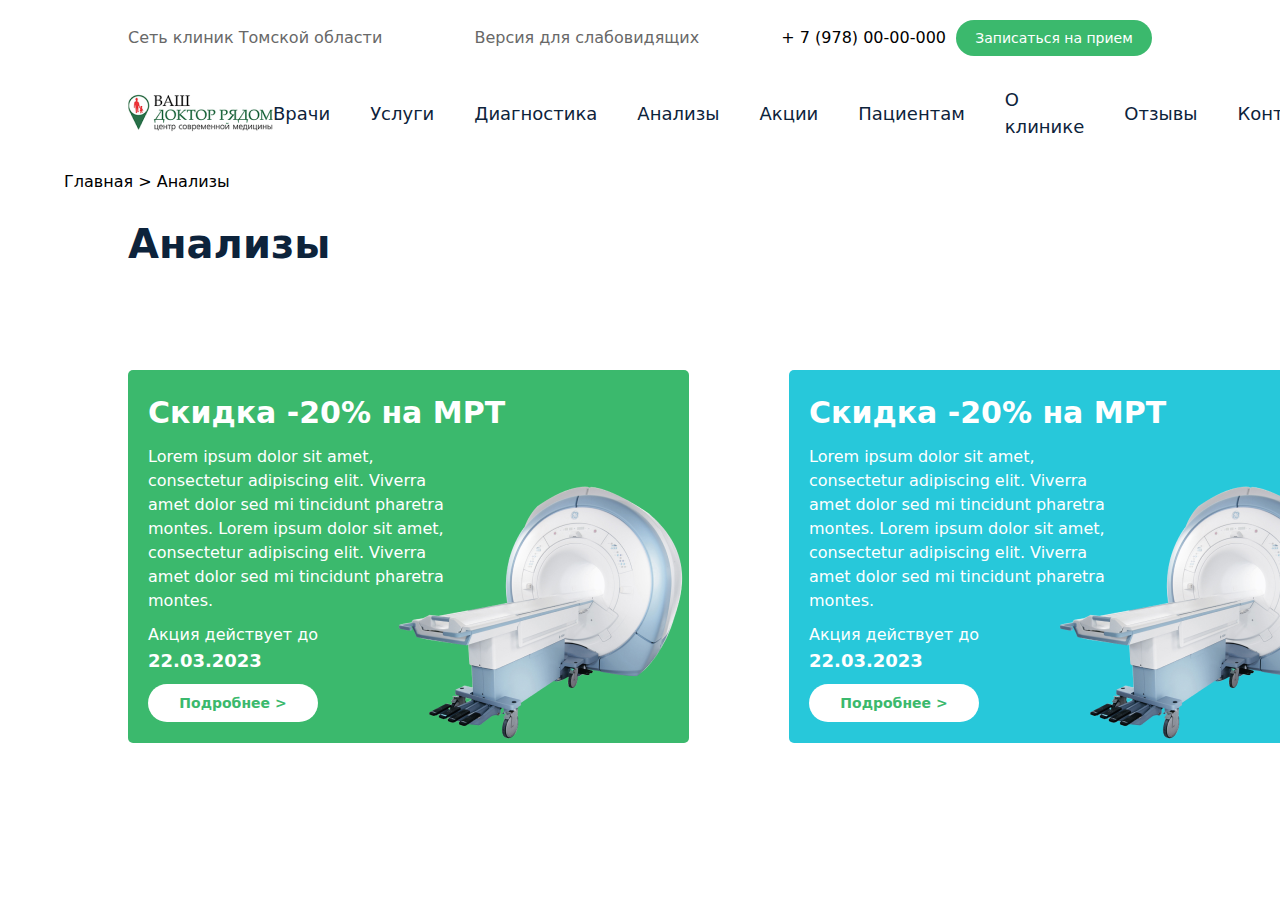
==== src/index.html @ b78cd477 "header done" ====
<!DOCTYPE html>
<html lang="en">
<head>
    <meta charset="UTF-8">
    <meta name="viewport" content="width=device-width, initial-scale=1.0">
    <title>EXAM</title>
    <link rel="stylesheet" href="./output.css">
    <link rel="stylesheet" href="/fontawesome-free-6.6.0-web/css/all.css">
</head>
<body>
    <header class="flex flex-col py-[20px] gap-[20px]">
        <nav class="hidden w-[90%] lg:w-[80%] m-auto lg:flex items-center justify-between">
            <p class="text-[#686868]">Сеть клиник Томской области</p>
            <div class="flex text-[#686868] items-center gap-[10px]">
                <i class="fa-regular fa-eye"></i>
                <p>Версия для слабовидящих</p>
            </div>
            <div class="flex items-center gap-[10px]">
                <h4 class="font-[500]">+ 7 (978) 00-00-000</h4>
                <button class="w-[196px] h-[36px] bg-[#3BB96D] text-white text-[14px] font-[400] rounded-[30px]">Записаться на прием</button>
            </div>
        </nav>

        <nav class="w-[90%] py-[10px] lg:w-[80%] m-auto flex items-center justify-between">
            <img src="./Photo/image 1.png" alt="">
            <ul class="hidden lg:flex items-center gap-[40px]">
                <li class="text-[#0D233B] cursor-pointer text-[18px] font-[400]">Врачи</li>
                <li class="text-[#0D233B] cursor-pointer text-[18px] font-[400]">Услуги</li>
                <li class="text-[#0D233B] cursor-pointer text-[18px] font-[400]">Диагностика</li>
                <li class="text-[#0D233B] cursor-pointer text-[18px] font-[400]">Анализы</li>
                <li class="text-[#0D233B] cursor-pointer text-[18px] font-[400]">Акции</li>
                <li class="text-[#0D233B] cursor-pointer text-[18px] font-[400]">Пациентам</li>
                <li class="text-[#0D233B] cursor-pointer text-[18px] font-[400]">О клинике</li>
                <li class="text-[#0D233B] cursor-pointer text-[18px] font-[400]">Отзывы</li>
                <li class="text-[#0D233B] cursor-pointer text-[18px] font-[400]">Контакты</li>
            </ul>
            <div class="lg:hidden">
               <i class="text-[20px] fa-solid fa-bars"></i>
            </div>
        </nav>
        
        <div class="w-[90%] m-auto flex items-center gap-[10x]">
            <p>Главная <span>> Анализы</span></p>
        </div>

        <section class="w-[95%] lg:w-[80%] text-white gap-[100px] m-auto grid grid-rows-[56px_524px_524px] lg:grid-rows-[56px_374px] grid-cols-[561px_561px]">
            <h1 class="text-[#0D233B] text-[40px] lg:col-[1/-1] font-[700]">Анализы</h1>
            <article class="relative z-[1] h-[580px] lg:h-[373px] lg:pt-[20px] lg:px-[20px] lg:gap-[10px] rounded-[5px] px-[10px] pt-[40px] bg-[#3BB96D] flex flex-col gap-[30px]">
                <h4 class="text-[30px] font-[700]">Скидка -20% на МРТ</h4>
                <p class="text-[16px] max-w-[320px] font-[400]">Lorem ipsum dolor sit amet, consectetur adipiscing elit. Viverra amet dolor sed mi tincidunt pharetra montes. Lorem ipsum dolor sit amet, consectetur adipiscing elit. Viverra amet dolor sed mi tincidunt pharetra montes.</p>
                <p class="flex flex-col text-[16px] font-[400]">Акция действует до <span class="text-[18px] font-[700]">22.03.2023</span></p>
                <button class="bg-white w-[170px] h-[38px] rounded-[30px] text-[#3BB96D] text-[14px] font-[700] flex items-center justify-center gap-[20px]">Подробнее ></button>
                <img src="./Photo/image 4.png" alt="" class="absolute z-[-1] right-0 bottom-0">
            </article>

            <article class="relative z-[1] h-[580px] lg:h-[373px] lg:pt-[20px] lg:px-[20px] lg:gap-[10px] rounded-[5px] px-[10px] pt-[40px] bg-[#27C8DA] flex flex-col gap-[30px]">
                <h4 class="text-[30px] font-[700]">Скидка -20% на МРТ</h4>
                <p class="text-[16px] max-w-[320px] font-[400]">Lorem ipsum dolor sit amet, consectetur adipiscing elit. Viverra amet dolor sed mi tincidunt pharetra montes. Lorem ipsum dolor sit amet, consectetur adipiscing elit. Viverra amet dolor sed mi tincidunt pharetra montes.</p>
                <p class="flex flex-col text-[16px] font-[400]">Акция действует до <span class="text-[18px] font-[700]">22.03.2023</span></p>
                <button class="bg-white w-[170px] h-[38px] rounded-[30px] text-[#3BB96D] text-[14px] font-[700] flex items-center justify-center gap-[20px]">Подробнее ></button>
                <img src="./Photo/image 4.png" alt="" class="absolute z-[-1] right-0 bottom-0">
            </article>
        </section>
    </header>
</body>
</html>
---- src/output.css ----
*, ::before, ::after {
  --tw-border-spacing-x: 0;
  --tw-border-spacing-y: 0;
  --tw-translate-x: 0;
  --tw-translate-y: 0;
  --tw-rotate: 0;
  --tw-skew-x: 0;
  --tw-skew-y: 0;
  --tw-scale-x: 1;
  --tw-scale-y: 1;
  --tw-pan-x:  ;
  --tw-pan-y:  ;
  --tw-pinch-zoom:  ;
  --tw-scroll-snap-strictness: proximity;
  --tw-gradient-from-position:  ;
  --tw-gradient-via-position:  ;
  --tw-gradient-to-position:  ;
  --tw-ordinal:  ;
  --tw-slashed-zero:  ;
  --tw-numeric-figure:  ;
  --tw-numeric-spacing:  ;
  --tw-numeric-fraction:  ;
  --tw-ring-inset:  ;
  --tw-ring-offset-width: 0px;
  --tw-ring-offset-color: #fff;
  --tw-ring-color: rgb(59 130 246 / 0.5);
  --tw-ring-offset-shadow: 0 0 #0000;
  --tw-ring-shadow: 0 0 #0000;
  --tw-shadow: 0 0 #0000;
  --tw-shadow-colored: 0 0 #0000;
  --tw-blur:  ;
  --tw-brightness:  ;
  --tw-contrast:  ;
  --tw-grayscale:  ;
  --tw-hue-rotate:  ;
  --tw-invert:  ;
  --tw-saturate:  ;
  --tw-sepia:  ;
  --tw-drop-shadow:  ;
  --tw-backdrop-blur:  ;
  --tw-backdrop-brightness:  ;
  --tw-backdrop-contrast:  ;
  --tw-backdrop-grayscale:  ;
  --tw-backdrop-hue-rotate:  ;
  --tw-backdrop-invert:  ;
  --tw-backdrop-opacity:  ;
  --tw-backdrop-saturate:  ;
  --tw-backdrop-sepia:  ;
  --tw-contain-size:  ;
  --tw-contain-layout:  ;
  --tw-contain-paint:  ;
  --tw-contain-style:  ;
}

::backdrop {
  --tw-border-spacing-x: 0;
  --tw-border-spacing-y: 0;
  --tw-translate-x: 0;
  --tw-translate-y: 0;
  --tw-rotate: 0;
  --tw-skew-x: 0;
  --tw-skew-y: 0;
  --tw-scale-x: 1;
  --tw-scale-y: 1;
  --tw-pan-x:  ;
  --tw-pan-y:  ;
  --tw-pinch-zoom:  ;
  --tw-scroll-snap-strictness: proximity;
  --tw-gradient-from-position:  ;
  --tw-gradient-via-position:  ;
  --tw-gradient-to-position:  ;
  --tw-ordinal:  ;
  --tw-slashed-zero:  ;
  --tw-numeric-figure:  ;
  --tw-numeric-spacing:  ;
  --tw-numeric-fraction:  ;
  --tw-ring-inset:  ;
  --tw-ring-offset-width: 0px;
  --tw-ring-offset-color: #fff;
  --tw-ring-color: rgb(59 130 246 / 0.5);
  --tw-ring-offset-shadow: 0 0 #0000;
  --tw-ring-shadow: 0 0 #0000;
  --tw-shadow: 0 0 #0000;
  --tw-shadow-colored: 0 0 #0000;
  --tw-blur:  ;
  --tw-brightness:  ;
  --tw-contrast:  ;
  --tw-grayscale:  ;
  --tw-hue-rotate:  ;
  --tw-invert:  ;
  --tw-saturate:  ;
  --tw-sepia:  ;
  --tw-drop-shadow:  ;
  --tw-backdrop-blur:  ;
  --tw-backdrop-brightness:  ;
  --tw-backdrop-contrast:  ;
  --tw-backdrop-grayscale:  ;
  --tw-backdrop-hue-rotate:  ;
  --tw-backdrop-invert:  ;
  --tw-backdrop-opacity:  ;
  --tw-backdrop-saturate:  ;
  --tw-backdrop-sepia:  ;
  --tw-contain-size:  ;
  --tw-contain-layout:  ;
  --tw-contain-paint:  ;
  --tw-contain-style:  ;
}

/*
! tailwindcss v3.4.17 | MIT License | https://tailwindcss.com
*/

/*
1. Prevent padding and border from affecting element width. (https://github.com/mozdevs/cssremedy/issues/4)
2. Allow adding a border to an element by just adding a border-width. (https://github.com/tailwindcss/tailwindcss/pull/116)
*/

*,
::before,
::after {
  box-sizing: border-box;
  /* 1 */
  border-width: 0;
  /* 2 */
  border-style: solid;
  /* 2 */
  border-color: #e5e7eb;
  /* 2 */
}

::before,
::after {
  --tw-content: '';
}

/*
1. Use a consistent sensible line-height in all browsers.
2. Prevent adjustments of font size after orientation changes in iOS.
3. Use a more readable tab size.
4. Use the user's configured `sans` font-family by default.
5. Use the user's configured `sans` font-feature-settings by default.
6. Use the user's configured `sans` font-variation-settings by default.
7. Disable tap highlights on iOS
*/

html,
:host {
  line-height: 1.5;
  /* 1 */
  -webkit-text-size-adjust: 100%;
  /* 2 */
  -moz-tab-size: 4;
  /* 3 */
  -o-tab-size: 4;
     tab-size: 4;
  /* 3 */
  font-family: ui-sans-serif, system-ui, sans-serif, "Apple Color Emoji", "Segoe UI Emoji", "Segoe UI Symbol", "Noto Color Emoji";
  /* 4 */
  font-feature-settings: normal;
  /* 5 */
  font-variation-settings: normal;
  /* 6 */
  -webkit-tap-highlight-color: transparent;
  /* 7 */
}

/*
1. Remove the margin in all browsers.
2. Inherit line-height from `html` so users can set them as a class directly on the `html` element.
*/

body {
  margin: 0;
  /* 1 */
  line-height: inherit;
  /* 2 */
}

/*
1. Add the correct height in Firefox.
2. Correct the inheritance of border color in Firefox. (https://bugzilla.mozilla.org/show_bug.cgi?id=190655)
3. Ensure horizontal rules are visible by default.
*/

hr {
  height: 0;
  /* 1 */
  color: inherit;
  /* 2 */
  border-top-width: 1px;
  /* 3 */
}

/*
Add the correct text decoration in Chrome, Edge, and Safari.
*/

abbr:where([title]) {
  -webkit-text-decoration: underline dotted;
          text-decoration: underline dotted;
}

/*
Remove the default font size and weight for headings.
*/

h1,
h2,
h3,
h4,
h5,
h6 {
  font-size: inherit;
  font-weight: inherit;
}

/*
Reset links to optimize for opt-in styling instead of opt-out.
*/

a {
  color: inherit;
  text-decoration: inherit;
}

/*
Add the correct font weight in Edge and Safari.
*/

b,
strong {
  font-weight: bolder;
}

/*
1. Use the user's configured `mono` font-family by default.
2. Use the user's configured `mono` font-feature-settings by default.
3. Use the user's configured `mono` font-variation-settings by default.
4. Correct the odd `em` font sizing in all browsers.
*/

code,
kbd,
samp,
pre {
  font-family: ui-monospace, SFMono-Regular, Menlo, Monaco, Consolas, "Liberation Mono", "Courier New", monospace;
  /* 1 */
  font-feature-settings: normal;
  /* 2 */
  font-variation-settings: normal;
  /* 3 */
  font-size: 1em;
  /* 4 */
}

/*
Add the correct font size in all browsers.
*/

small {
  font-size: 80%;
}

/*
Prevent `sub` and `sup` elements from affecting the line height in all browsers.
*/

sub,
sup {
  font-size: 75%;
  line-height: 0;
  position: relative;
  vertical-align: baseline;
}

sub {
  bottom: -0.25em;
}

sup {
  top: -0.5em;
}

/*
1. Remove text indentation from table contents in Chrome and Safari. (https://bugs.chromium.org/p/chromium/issues/detail?id=999088, https://bugs.webkit.org/show_bug.cgi?id=201297)
2. Correct table border color inheritance in all Chrome and Safari. (https://bugs.chromium.org/p/chromium/issues/detail?id=935729, https://bugs.webkit.org/show_bug.cgi?id=195016)
3. Remove gaps between table borders by default.
*/

table {
  text-indent: 0;
  /* 1 */
  border-color: inherit;
  /* 2 */
  border-collapse: collapse;
  /* 3 */
}

/*
1. Change the font styles in all browsers.
2. Remove the margin in Firefox and Safari.
3. Remove default padding in all browsers.
*/

button,
input,
optgroup,
select,
textarea {
  font-family: inherit;
  /* 1 */
  font-feature-settings: inherit;
  /* 1 */
  font-variation-settings: inherit;
  /* 1 */
  font-size: 100%;
  /* 1 */
  font-weight: inherit;
  /* 1 */
  line-height: inherit;
  /* 1 */
  letter-spacing: inherit;
  /* 1 */
  color: inherit;
  /* 1 */
  margin: 0;
  /* 2 */
  padding: 0;
  /* 3 */
}

/*
Remove the inheritance of text transform in Edge and Firefox.
*/

button,
select {
  text-transform: none;
}

/*
1. Correct the inability to style clickable types in iOS and Safari.
2. Remove default button styles.
*/

button,
input:where([type='button']),
input:where([type='reset']),
input:where([type='submit']) {
  -webkit-appearance: button;
  /* 1 */
  background-color: transparent;
  /* 2 */
  background-image: none;
  /* 2 */
}

/*
Use the modern Firefox focus style for all focusable elements.
*/

:-moz-focusring {
  outline: auto;
}

/*
Remove the additional `:invalid` styles in Firefox. (https://github.com/mozilla/gecko-dev/blob/2f9eacd9d3d995c937b4251a5557d95d494c9be1/layout/style/res/forms.css#L728-L737)
*/

:-moz-ui-invalid {
  box-shadow: none;
}

/*
Add the correct vertical alignment in Chrome and Firefox.
*/

progress {
  vertical-align: baseline;
}

/*
Correct the cursor style of increment and decrement buttons in Safari.
*/

::-webkit-inner-spin-button,
::-webkit-outer-spin-button {
  height: auto;
}

/*
1. Correct the odd appearance in Chrome and Safari.
2. Correct the outline style in Safari.
*/

[type='search'] {
  -webkit-appearance: textfield;
  /* 1 */
  outline-offset: -2px;
  /* 2 */
}

/*
Remove the inner padding in Chrome and Safari on macOS.
*/

::-webkit-search-decoration {
  -webkit-appearance: none;
}

/*
1. Correct the inability to style clickable types in iOS and Safari.
2. Change font properties to `inherit` in Safari.
*/

::-webkit-file-upload-button {
  -webkit-appearance: button;
  /* 1 */
  font: inherit;
  /* 2 */
}

/*
Add the correct display in Chrome and Safari.
*/

summary {
  display: list-item;
}

/*
Removes the default spacing and border for appropriate elements.
*/

blockquote,
dl,
dd,
h1,
h2,
h3,
h4,
h5,
h6,
hr,
figure,
p,
pre {
  margin: 0;
}

fieldset {
  margin: 0;
  padding: 0;
}

legend {
  padding: 0;
}

ol,
ul,
menu {
  list-style: none;
  margin: 0;
  padding: 0;
}

/*
Reset default styling for dialogs.
*/

dialog {
  padding: 0;
}

/*
Prevent resizing textareas horizontally by default.
*/

textarea {
  resize: vertical;
}

/*
1. Reset the default placeholder opacity in Firefox. (https://github.com/tailwindlabs/tailwindcss/issues/3300)
2. Set the default placeholder color to the user's configured gray 400 color.
*/

input::-moz-placeholder, textarea::-moz-placeholder {
  opacity: 1;
  /* 1 */
  color: #9ca3af;
  /* 2 */
}

input::placeholder,
textarea::placeholder {
  opacity: 1;
  /* 1 */
  color: #9ca3af;
  /* 2 */
}

/*
Set the default cursor for buttons.
*/

button,
[role="button"] {
  cursor: pointer;
}

/*
Make sure disabled buttons don't get the pointer cursor.
*/

:disabled {
  cursor: default;
}

/*
1. Make replaced elements `display: block` by default. (https://github.com/mozdevs/cssremedy/issues/14)
2. Add `vertical-align: middle` to align replaced elements more sensibly by default. (https://github.com/jensimmons/cssremedy/issues/14#issuecomment-634934210)
   This can trigger a poorly considered lint error in some tools but is included by design.
*/

img,
svg,
video,
canvas,
audio,
iframe,
embed,
object {
  display: block;
  /* 1 */
  vertical-align: middle;
  /* 2 */
}

/*
Constrain images and videos to the parent width and preserve their intrinsic aspect ratio. (https://github.com/mozdevs/cssremedy/issues/14)
*/

img,
video {
  max-width: 100%;
  height: auto;
}

/* Make elements with the HTML hidden attribute stay hidden by default */

[hidden]:where(:not([hidden="until-found"])) {
  display: none;
}

.absolute {
  position: absolute;
}

.relative {
  position: relative;
}

.right-0 {
  right: 0px;
}

.bottom-0 {
  bottom: 0px;
}

.z-\[1\] {
  z-index: 1;
}

.z-\[-1\] {
  z-index: -1;
}

.m-auto {
  margin: auto;
}

.mb-\[\] {
  margin-bottom: ;
}

.mb-\[-100px\] {
  margin-bottom: -100px;
}

.mb-\[100px\] {
  margin-bottom: 100px;
}

.flex {
  display: flex;
}

.grid {
  display: grid;
}

.hidden {
  display: none;
}

.h-\[\] {
  height: ;
}

.h-\[36px\] {
  height: 36px;
}

.h-\[38px\] {
  height: 38px;
}

.h-\[518px\] {
  height: 518px;
}

.h-\[618px\] {
  height: 618px;
}

.h-\[1018px\] {
  height: 1018px;
}

.h-\[818px\] {
  height: 818px;
}

.h-\[418px\] {
  height: 418px;
}

.h-\[458px\] {
  height: 458px;
}

.h-\[558px\] {
  height: 558px;
}

.h-\[658px\] {
  height: 658px;
}

.h-\[608px\] {
  height: 608px;
}

.h-\[600px\] {
  height: 600px;
}

.h-\[580px\] {
  height: 580px;
}

.w-\[90\%\] {
  width: 90%;
}

.w-\[\] {
  width: ;
}

.w-\[196px\] {
  width: 196px;
}

.w-\[170px\] {
  width: 170px;
}

.w-\[95\%\] {
  width: 95%;
}

.max-w-\[\] {
  max-width: ;
}

.max-w-\[318px\] {
  max-width: 318px;
}

.max-w-\[250px\] {
  max-width: 250px;
}

.max-w-\[280px\] {
  max-width: 280px;
}

.max-w-\[300px\] {
  max-width: 300px;
}

.max-w-\[350px\] {
  max-width: 350px;
}

.max-w-\[320px\] {
  max-width: 320px;
}

.cursor-pointer {
  cursor: pointer;
}

.grid-cols-1 {
  grid-template-columns: repeat(1, minmax(0, 1fr));
}

.grid-cols-\[561px_561px\] {
  grid-template-columns: 561px 561px;
}

.grid-cols-\[\] {
  grid-template-columns: ;
}

.grid-rows-\[\] {
  grid-template-rows: ;
}

.grid-rows-\[56px_\] {
  grid-template-rows: 56px;
}

.grid-rows-\[56px_524px_524px\] {
  grid-template-rows: 56px 524px 524px;
}

.grid-rows-\[56px_374px_524px\] {
  grid-template-rows: 56px 374px 524px;
}

.grid-rows-\[56px_374px\] {
  grid-template-rows: 56px 374px;
}

.flex-col {
  flex-direction: column;
}

.items-center {
  align-items: center;
}

.justify-center {
  justify-content: center;
}

.justify-between {
  justify-content: space-between;
}

.gap-\[10x\] {
  gap: 10x;
}

.gap-\[20px\] {
  gap: 20px;
}

.gap-\[10px\] {
  gap: 10px;
}

.gap-\[40px\] {
  gap: 40px;
}

.gap-\[50px\] {
  gap: 50px;
}

.gap-\[30px\] {
  gap: 30px;
}

.gap-\[100px\] {
  gap: 100px;
}

.gap-\[60px\] {
  gap: 60px;
}

.rounded-\[30px\] {
  border-radius: 30px;
}

.rounded-\[\] {
  border-radius: ;
}

.rounded-\[5px\] {
  border-radius: 5px;
}

.bg-\[\#3BB96D\] {
  --tw-bg-opacity: 1;
  background-color: rgb(59 185 109 / var(--tw-bg-opacity, 1));
}

.bg-white {
  --tw-bg-opacity: 1;
  background-color: rgb(255 255 255 / var(--tw-bg-opacity, 1));
}

.bg-\[\#27C8DA\] {
  --tw-bg-opacity: 1;
  background-color: rgb(39 200 218 / var(--tw-bg-opacity, 1));
}

.p-\[20px\] {
  padding: 20px;
}

.p-\[10px\] {
  padding: 10px;
}

.py-\[10px\] {
  padding-top: 10px;
  padding-bottom: 10px;
}

.py-\[20px\] {
  padding-top: 20px;
  padding-bottom: 20px;
}

.px-\[10px\] {
  padding-left: 10px;
  padding-right: 10px;
}

.pb-\[\] {
  padding-bottom: ;
}

.pb-\[40px\] {
  padding-bottom: 40px;
}

.pt-\[20px\] {
  padding-top: 20px;
}

.pt-\[40px\] {
  padding-top: 40px;
}

.pb-\[-100px\] {
  padding-bottom: -100px;
}

.font-\[\] {
  font-family: ;
}

.text-\[20px\] {
  font-size: 20px;
}

.text-\[14px\] {
  font-size: 14px;
}

.text-\[18px\] {
  font-size: 18px;
}

.text-\[40px\] {
  font-size: 40px;
}

.text-\[30px\] {
  font-size: 30px;
}

.text-\[16px\] {
  font-size: 16px;
}

.font-\[400\] {
  font-weight: 400;
}

.font-\[500\] {
  font-weight: 500;
}

.font-\[40\] {
  font-weight: 40;
}

.font-\[700\] {
  font-weight: 700;
}

.leading-\[0\] {
  line-height: 0;
}

.text-\[\] {
  color: ;
}

.text-white {
  --tw-text-opacity: 1;
  color: rgb(255 255 255 / var(--tw-text-opacity, 1));
}

.text-\[\#686868\] {
  --tw-text-opacity: 1;
  color: rgb(104 104 104 / var(--tw-text-opacity, 1));
}

.text-\[\#0D233B\] {
  --tw-text-opacity: 1;
  color: rgb(13 35 59 / var(--tw-text-opacity, 1));
}

.text-\[\#3BB96D\] {
  --tw-text-opacity: 1;
  color: rgb(59 185 109 / var(--tw-text-opacity, 1));
}

@media (min-width: 767px) {
  .lg\:col-\[1\/-1\] {
    grid-column: 1/-1;
  }

  .lg\:flex {
    display: flex;
  }

  .lg\:hidden {
    display: none;
  }

  .lg\:h-\[\] {
    height: ;
  }

  .lg\:h-\[373px\] {
    height: 373px;
  }

  .lg\:w-\[\] {
    width: ;
  }

  .lg\:w-\[90\%\] {
    width: 90%;
  }

  .lg\:w-\[80\%\] {
    width: 80%;
  }

  .lg\:grid-rows-\[\] {
    grid-template-rows: ;
  }

  .lg\:grid-rows-\[56px_\] {
    grid-template-rows: 56px;
  }

  .lg\:grid-rows-\[56px_374px\] {
    grid-template-rows: 56px 374px;
  }

  .lg\:gap-\[10px\] {
    gap: 10px;
  }

  .lg\:px-\[\] {
    padding-left: ;
    padding-right: ;
  }

  .lg\:px-\[20px\] {
    padding-left: 20px;
    padding-right: 20px;
  }

  .lg\:pt-\[\] {
    padding-top: ;
  }

  .lg\:pt-\[0\] {
    padding-top: 0;
  }

  .lg\:pt-\[20px\] {
    padding-top: 20px;
  }
}
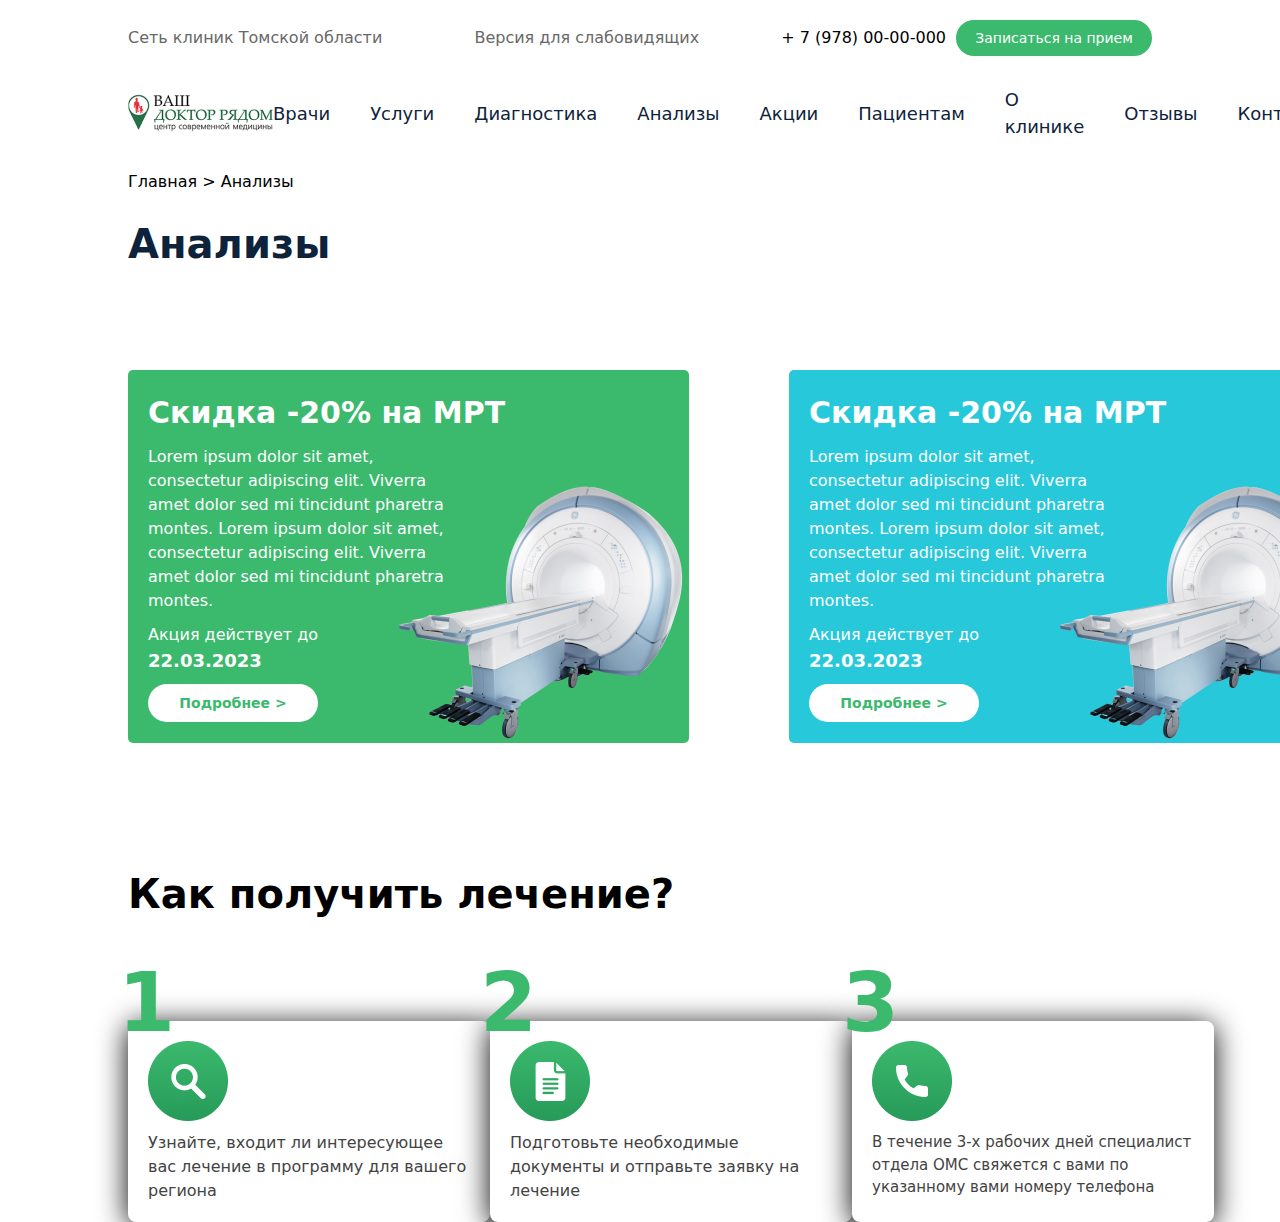
==== commit 96378074: "section #2 is done" ====
--- a/src/index.html
+++ b/src/index.html
@@ -39,11 +39,11 @@
             </div>
         </nav>
         
-        <div class="w-[90%] m-auto flex items-center gap-[10x]">
+        <div class="w-[90%] lg:w-[80%] m-auto flex items-center gap-[10x]">
             <p>Главная <span>> Анализы</span></p>
         </div>
 
-        <section class="w-[95%] lg:w-[80%] text-white gap-[100px] m-auto grid grid-rows-[56px_524px_524px] lg:grid-rows-[56px_374px] grid-cols-[561px_561px]">
+        <section class="w-[95%] lg:w-[80%] text-white gap-[100px] m-auto grid grid-rows-[56px_524px_524px] lg:grid-rows-[56px_374px] grid-cols-1 lg:grid-cols-[561px_561px]">
             <h1 class="text-[#0D233B] text-[40px] lg:col-[1/-1] font-[700]">Анализы</h1>
             <article class="relative z-[1] h-[580px] lg:h-[373px] lg:pt-[20px] lg:px-[20px] lg:gap-[10px] rounded-[5px] px-[10px] pt-[40px] bg-[#3BB96D] flex flex-col gap-[30px]">
                 <h4 class="text-[30px] font-[700]">Скидка -20% на МРТ</h4>
@@ -62,5 +62,30 @@
             </article>
         </section>
     </header>
+
+    <main>
+        <section class="w-[90%] lg:w-[80%] m-auto lg:mt-[100px] mt-[100px] grid grid-cols-1 lg:justify-between lg:grid-rows-[56px_302px] lg:grid-cols-[362px_362px_362px] grid-rows-[112px_252px_252px_252px]">
+            <h1 class="text-[40px] font-[700] lg:col-[1/-1]">Как получить лечение?</h1>
+            <article class="hover:scale-[1.05] hover:bg-[lightgray] transition-all duration-[0.3s] ease-in-out flex flex-col p-[20px] items-start gap-[10px] self-end relative h-[201px] z-[1] bg-white shadow-[0_4px_30px_0_black] rounded-[8px]">
+                <h1 class="text-[#3BB96D] text-[82px] font-[900] absolute top-[-80px] left-[-10px] z-[-1]">1</h1>
+                <img src="./Photo/Frame 153.png" alt="">
+                <p class="text-[#434343] text-[16px] font-[500]">Узнайте, входит ли интересующее вас лечение в программу для вашего региона</p>
+            </article>
+
+            <article class="hover:scale-[1.05] hover:bg-[lightgray] transition-all duration-[0.3s] ease-in-out flex flex-col p-[20px] items-start gap-[10px] self-end relative h-[201px] z-[1] bg-white shadow-[0_4px_30px_0_black] rounded-[8px]">
+                <h1 class="text-[#3BB96D] text-[82px] font-[900] absolute top-[-80px] left-[-10px] z-[-1]">2</h1>
+                <img src="./Photo/Frame 129.png" alt="">
+                <p class="text-[#434343] text-[16px] font-[500]">Подготовьте необходимые документы и отправьте заявку на лечение</p>
+            </article>
+
+            <article class="hover:scale-[1.05] hover:bg-[lightgray] transition-all duration-[0.3s] ease-in-out flex flex-col p-[20px] items-start gap-[10px] self-end relative h-[201px] z-[1] bg-white shadow-[0_4px_30px_0_black] rounded-[8px]">
+                <h1 class="text-[#3BB96D] text-[82px] font-[900] absolute top-[-80px] left-[-10px] z-[-1]">3</h1>
+                <img src="./Photo/Frame 153(1).png" alt="">
+                <p class="text-[#434343] text-[15px] font-[500]">В течение 3-х рабочих дней специалист отдела ОМС свяжется с вами по указанному вами номеру телефона</p>
+            </article>
+        </section>
+
+        
+    </main>
 </body>
 </html>--- a/src/output.css
+++ b/src/output.css
@@ -562,36 +562,36 @@
   position: relative;
 }
 
+.bottom-0 {
+  bottom: 0px;
+}
+
+.left-\[-10px\] {
+  left: -10px;
+}
+
 .right-0 {
   right: 0px;
 }
 
-.bottom-0 {
-  bottom: 0px;
+.top-\[-80px\] {
+  top: -80px;
+}
+
+.z-\[-1\] {
+  z-index: -1;
 }
 
 .z-\[1\] {
   z-index: 1;
 }
 
-.z-\[-1\] {
-  z-index: -1;
-}
-
 .m-auto {
   margin: auto;
 }
 
-.mb-\[\] {
-  margin-bottom: ;
-}
-
-.mb-\[-100px\] {
-  margin-bottom: -100px;
-}
-
-.mb-\[100px\] {
-  margin-bottom: 100px;
+.mt-\[100px\] {
+  margin-top: 100px;
 }
 
 .flex {
@@ -606,8 +606,8 @@
   display: none;
 }
 
-.h-\[\] {
-  height: ;
+.h-\[201px\] {
+  height: 201px;
 }
 
 .h-\[36px\] {
@@ -618,94 +618,26 @@
   height: 38px;
 }
 
-.h-\[518px\] {
-  height: 518px;
-}
-
-.h-\[618px\] {
-  height: 618px;
-}
-
-.h-\[1018px\] {
-  height: 1018px;
-}
-
-.h-\[818px\] {
-  height: 818px;
-}
-
-.h-\[418px\] {
-  height: 418px;
-}
-
-.h-\[458px\] {
-  height: 458px;
-}
-
-.h-\[558px\] {
-  height: 558px;
-}
-
-.h-\[658px\] {
-  height: 658px;
-}
-
-.h-\[608px\] {
-  height: 608px;
-}
-
-.h-\[600px\] {
-  height: 600px;
-}
-
 .h-\[580px\] {
   height: 580px;
 }
 
+.w-\[170px\] {
+  width: 170px;
+}
+
+.w-\[196px\] {
+  width: 196px;
+}
+
 .w-\[90\%\] {
   width: 90%;
 }
 
-.w-\[\] {
-  width: ;
-}
-
-.w-\[196px\] {
-  width: 196px;
-}
-
-.w-\[170px\] {
-  width: 170px;
-}
-
 .w-\[95\%\] {
   width: 95%;
 }
 
-.max-w-\[\] {
-  max-width: ;
-}
-
-.max-w-\[318px\] {
-  max-width: 318px;
-}
-
-.max-w-\[250px\] {
-  max-width: 250px;
-}
-
-.max-w-\[280px\] {
-  max-width: 280px;
-}
-
-.max-w-\[300px\] {
-  max-width: 300px;
-}
-
-.max-w-\[350px\] {
-  max-width: 350px;
-}
-
 .max-w-\[320px\] {
   max-width: 320px;
 }
@@ -718,38 +650,26 @@
   grid-template-columns: repeat(1, minmax(0, 1fr));
 }
 
-.grid-cols-\[561px_561px\] {
-  grid-template-columns: 561px 561px;
-}
-
-.grid-cols-\[\] {
-  grid-template-columns: ;
-}
-
-.grid-rows-\[\] {
-  grid-template-rows: ;
-}
-
-.grid-rows-\[56px_\] {
-  grid-template-rows: 56px;
+.grid-rows-\[112px_248px_248px_248px\] {
+  grid-template-rows: 112px 248px 248px 248px;
+}
+
+.grid-rows-\[112px_252px_252px_252px\] {
+  grid-template-rows: 112px 252px 252px 252px;
 }
 
 .grid-rows-\[56px_524px_524px\] {
   grid-template-rows: 56px 524px 524px;
 }
 
-.grid-rows-\[56px_374px_524px\] {
-  grid-template-rows: 56px 374px 524px;
-}
-
-.grid-rows-\[56px_374px\] {
-  grid-template-rows: 56px 374px;
-}
-
 .flex-col {
   flex-direction: column;
 }
 
+.items-start {
+  align-items: flex-start;
+}
+
 .items-center {
   align-items: center;
 }
@@ -762,6 +682,14 @@
   justify-content: space-between;
 }
 
+.gap-\[100px\] {
+  gap: 100px;
+}
+
+.gap-\[10px\] {
+  gap: 10px;
+}
+
 .gap-\[10x\] {
   gap: 10x;
 }
@@ -770,40 +698,51 @@
   gap: 20px;
 }
 
-.gap-\[10px\] {
-  gap: 10px;
+.gap-\[30px\] {
+  gap: 30px;
 }
 
 .gap-\[40px\] {
   gap: 40px;
 }
 
-.gap-\[50px\] {
-  gap: 50px;
-}
-
-.gap-\[30px\] {
-  gap: 30px;
-}
-
-.gap-\[100px\] {
-  gap: 100px;
-}
-
-.gap-\[60px\] {
-  gap: 60px;
+.self-end {
+  align-self: flex-end;
 }
 
 .rounded-\[30px\] {
   border-radius: 30px;
 }
 
-.rounded-\[\] {
-  border-radius: ;
-}
-
 .rounded-\[5px\] {
   border-radius: 5px;
+}
+
+.rounded-\[8px\] {
+  border-radius: 8px;
+}
+
+.border-\[1px\] {
+  border-width: 1px;
+}
+
+.border-b-\[2px\] {
+  border-bottom-width: 2px;
+}
+
+.border-\[\#3BB96D\] {
+  --tw-border-opacity: 1;
+  border-color: rgb(59 185 109 / var(--tw-border-opacity, 1));
+}
+
+.border-\[\#C4CDD4\] {
+  --tw-border-opacity: 1;
+  border-color: rgb(196 205 212 / var(--tw-border-opacity, 1));
+}
+
+.bg-\[\#27C8DA\] {
+  --tw-bg-opacity: 1;
+  background-color: rgb(39 200 218 / var(--tw-bg-opacity, 1));
 }
 
 .bg-\[\#3BB96D\] {
@@ -816,17 +755,13 @@
   background-color: rgb(255 255 255 / var(--tw-bg-opacity, 1));
 }
 
-.bg-\[\#27C8DA\] {
-  --tw-bg-opacity: 1;
-  background-color: rgb(39 200 218 / var(--tw-bg-opacity, 1));
-}
-
 .p-\[20px\] {
   padding: 20px;
 }
 
-.p-\[10px\] {
-  padding: 10px;
+.px-\[10px\] {
+  padding-left: 10px;
+  padding-right: 10px;
 }
 
 .py-\[10px\] {
@@ -839,57 +774,44 @@
   padding-bottom: 20px;
 }
 
-.px-\[10px\] {
-  padding-left: 10px;
-  padding-right: 10px;
-}
-
-.pb-\[\] {
-  padding-bottom: ;
-}
-
-.pb-\[40px\] {
-  padding-bottom: 40px;
-}
-
-.pt-\[20px\] {
-  padding-top: 20px;
-}
-
 .pt-\[40px\] {
   padding-top: 40px;
 }
 
-.pb-\[-100px\] {
-  padding-bottom: -100px;
-}
-
-.font-\[\] {
-  font-family: ;
+.text-\[14px\] {
+  font-size: 14px;
+}
+
+.text-\[15px\] {
+  font-size: 15px;
+}
+
+.text-\[16px\] {
+  font-size: 16px;
+}
+
+.text-\[18px\] {
+  font-size: 18px;
 }
 
 .text-\[20px\] {
   font-size: 20px;
 }
 
-.text-\[14px\] {
-  font-size: 14px;
-}
-
-.text-\[18px\] {
-  font-size: 18px;
+.text-\[22px\] {
+  font-size: 22px;
+}
+
+.text-\[30px\] {
+  font-size: 30px;
 }
 
 .text-\[40px\] {
   font-size: 40px;
 }
 
-.text-\[30px\] {
-  font-size: 30px;
-}
-
-.text-\[16px\] {
-  font-size: 16px;
+.text-\[82px\] {
+  font-size: 82px;
 }
 
 .font-\[400\] {
@@ -900,20 +822,32 @@
   font-weight: 500;
 }
 
-.font-\[40\] {
-  font-weight: 40;
-}
-
 .font-\[700\] {
   font-weight: 700;
 }
 
-.leading-\[0\] {
-  line-height: 0;
-}
-
-.text-\[\] {
-  color: ;
+.font-\[900\] {
+  font-weight: 900;
+}
+
+.text-\[\#0D233B\] {
+  --tw-text-opacity: 1;
+  color: rgb(13 35 59 / var(--tw-text-opacity, 1));
+}
+
+.text-\[\#3BB96D\] {
+  --tw-text-opacity: 1;
+  color: rgb(59 185 109 / var(--tw-text-opacity, 1));
+}
+
+.text-\[\#434343\] {
+  --tw-text-opacity: 1;
+  color: rgb(67 67 67 / var(--tw-text-opacity, 1));
+}
+
+.text-\[\#686868\] {
+  --tw-text-opacity: 1;
+  color: rgb(104 104 104 / var(--tw-text-opacity, 1));
 }
 
 .text-white {
@@ -921,19 +855,69 @@
   color: rgb(255 255 255 / var(--tw-text-opacity, 1));
 }
 
-.text-\[\#686868\] {
+.shadow-\[0_4px_30px_0_black\] {
+  --tw-shadow: 0 4px 30px 0 black;
+  --tw-shadow-colored: 0 4px 30px 0 var(--tw-shadow-color);
+  box-shadow: var(--tw-ring-offset-shadow, 0 0 #0000), var(--tw-ring-shadow, 0 0 #0000), var(--tw-shadow);
+}
+
+.transition {
+  transition-property: color, background-color, border-color, text-decoration-color, fill, stroke, opacity, box-shadow, transform, filter, -webkit-backdrop-filter;
+  transition-property: color, background-color, border-color, text-decoration-color, fill, stroke, opacity, box-shadow, transform, filter, backdrop-filter;
+  transition-property: color, background-color, border-color, text-decoration-color, fill, stroke, opacity, box-shadow, transform, filter, backdrop-filter, -webkit-backdrop-filter;
+  transition-timing-function: cubic-bezier(0.4, 0, 0.2, 1);
+  transition-duration: 150ms;
+}
+
+.transition-all {
+  transition-property: all;
+  transition-timing-function: cubic-bezier(0.4, 0, 0.2, 1);
+  transition-duration: 150ms;
+}
+
+.duration-\[0\.2s\] {
+  transition-duration: 0.2s;
+}
+
+.duration-\[0\.3s\] {
+  transition-duration: 0.3s;
+}
+
+.ease-in-out {
+  transition-timing-function: cubic-bezier(0.4, 0, 0.2, 1);
+}
+
+.hover\:scale-\[\]:hover {
+  --tw-scale-x: ;
+  --tw-scale-y: ;
+  transform: translate(var(--tw-translate-x), var(--tw-translate-y)) rotate(var(--tw-rotate)) skewX(var(--tw-skew-x)) skewY(var(--tw-skew-y)) scaleX(var(--tw-scale-x)) scaleY(var(--tw-scale-y));
+}
+
+.hover\:scale-\[1\.\]:hover {
+  --tw-scale-x: 1.;
+  --tw-scale-y: 1.;
+  transform: translate(var(--tw-translate-x), var(--tw-translate-y)) rotate(var(--tw-rotate)) skewX(var(--tw-skew-x)) skewY(var(--tw-skew-y)) scaleX(var(--tw-scale-x)) scaleY(var(--tw-scale-y));
+}
+
+.hover\:scale-\[1\.05\]:hover {
+  --tw-scale-x: 1.05;
+  --tw-scale-y: 1.05;
+  transform: translate(var(--tw-translate-x), var(--tw-translate-y)) rotate(var(--tw-rotate)) skewX(var(--tw-skew-x)) skewY(var(--tw-skew-y)) scaleX(var(--tw-scale-x)) scaleY(var(--tw-scale-y));
+}
+
+.hover\:bg-black:hover {
+  --tw-bg-opacity: 1;
+  background-color: rgb(0 0 0 / var(--tw-bg-opacity, 1));
+}
+
+.hover\:bg-\[lightgray\]:hover {
+  --tw-bg-opacity: 1;
+  background-color: rgb(211 211 211 / var(--tw-bg-opacity, 1));
+}
+
+.hover\:text-white:hover {
   --tw-text-opacity: 1;
-  color: rgb(104 104 104 / var(--tw-text-opacity, 1));
-}
-
-.text-\[\#0D233B\] {
-  --tw-text-opacity: 1;
-  color: rgb(13 35 59 / var(--tw-text-opacity, 1));
-}
-
-.text-\[\#3BB96D\] {
-  --tw-text-opacity: 1;
-  color: rgb(59 185 109 / var(--tw-text-opacity, 1));
+  color: rgb(255 255 255 / var(--tw-text-opacity, 1));
 }
 
 @media (min-width: 767px) {
@@ -941,6 +925,14 @@
     grid-column: 1/-1;
   }
 
+  .lg\:col-\[\] {
+    grid-column: ;
+  }
+
+  .lg\:mt-\[100px\] {
+    margin-top: 100px;
+  }
+
   .lg\:flex {
     display: flex;
   }
@@ -949,45 +941,84 @@
     display: none;
   }
 
-  .lg\:h-\[\] {
-    height: ;
-  }
-
   .lg\:h-\[373px\] {
     height: 373px;
   }
 
-  .lg\:w-\[\] {
-    width: ;
-  }
-
-  .lg\:w-\[90\%\] {
-    width: 90%;
-  }
-
   .lg\:w-\[80\%\] {
     width: 80%;
   }
 
+  .lg\:grid-cols-\[362px_362px_362px\] {
+    grid-template-columns: 362px 362px 362px;
+  }
+
+  .lg\:grid-cols-\[561px_561px\] {
+    grid-template-columns: 561px 561px;
+  }
+
+  .lg\:grid-cols-\[\] {
+    grid-template-columns: ;
+  }
+
+  .lg\:grid-cols-\[282\] {
+    grid-template-columns: 282;
+  }
+
+  .lg\:grid-cols-\[282px_282px_282\] {
+    grid-template-columns: 282px 282px 282;
+  }
+
+  .lg\:grid-cols-\[282px_282px_282px_282px\] {
+    grid-template-columns: 282px 282px 282px 282px;
+  }
+
+  .lg\:grid-cols-\[282px_282px_282px_270px\] {
+    grid-template-columns: 282px 282px 282px 270px;
+  }
+
+  .lg\:grid-cols-\[270px_282px_282px_270px\] {
+    grid-template-columns: 270px 282px 282px 270px;
+  }
+
+  .lg\:grid-cols-\[270px_270px_282px_270px\] {
+    grid-template-columns: 270px 270px 282px 270px;
+  }
+
+  .lg\:grid-cols-\[270px_270px_270px_270px\] {
+    grid-template-columns: 270px 270px 270px 270px;
+  }
+
+  .lg\:grid-rows-\[56px_302px\] {
+    grid-template-rows: 56px 302px;
+  }
+
+  .lg\:grid-rows-\[56px_374px\] {
+    grid-template-rows: 56px 374px;
+  }
+
   .lg\:grid-rows-\[\] {
     grid-template-rows: ;
   }
 
-  .lg\:grid-rows-\[56px_\] {
-    grid-template-rows: 56px;
-  }
-
-  .lg\:grid-rows-\[56px_374px\] {
-    grid-template-rows: 56px 374px;
+  .lg\:grid-rows-\[282px\] {
+    grid-template-rows: 282px;
+  }
+
+  .lg\:grid-rows-\[_282px\] {
+    grid-template-rows: 282px;
+  }
+
+  .lg\:grid-rows-\[56px_282px\] {
+    grid-template-rows: 56px 282px;
+  }
+
+  .lg\:justify-between {
+    justify-content: space-between;
   }
 
   .lg\:gap-\[10px\] {
     gap: 10px;
-  }
-
-  .lg\:px-\[\] {
-    padding-left: ;
-    padding-right: ;
   }
 
   .lg\:px-\[20px\] {
@@ -995,14 +1026,6 @@
     padding-right: 20px;
   }
 
-  .lg\:pt-\[\] {
-    padding-top: ;
-  }
-
-  .lg\:pt-\[0\] {
-    padding-top: 0;
-  }
-
   .lg\:pt-\[20px\] {
     padding-top: 20px;
   }
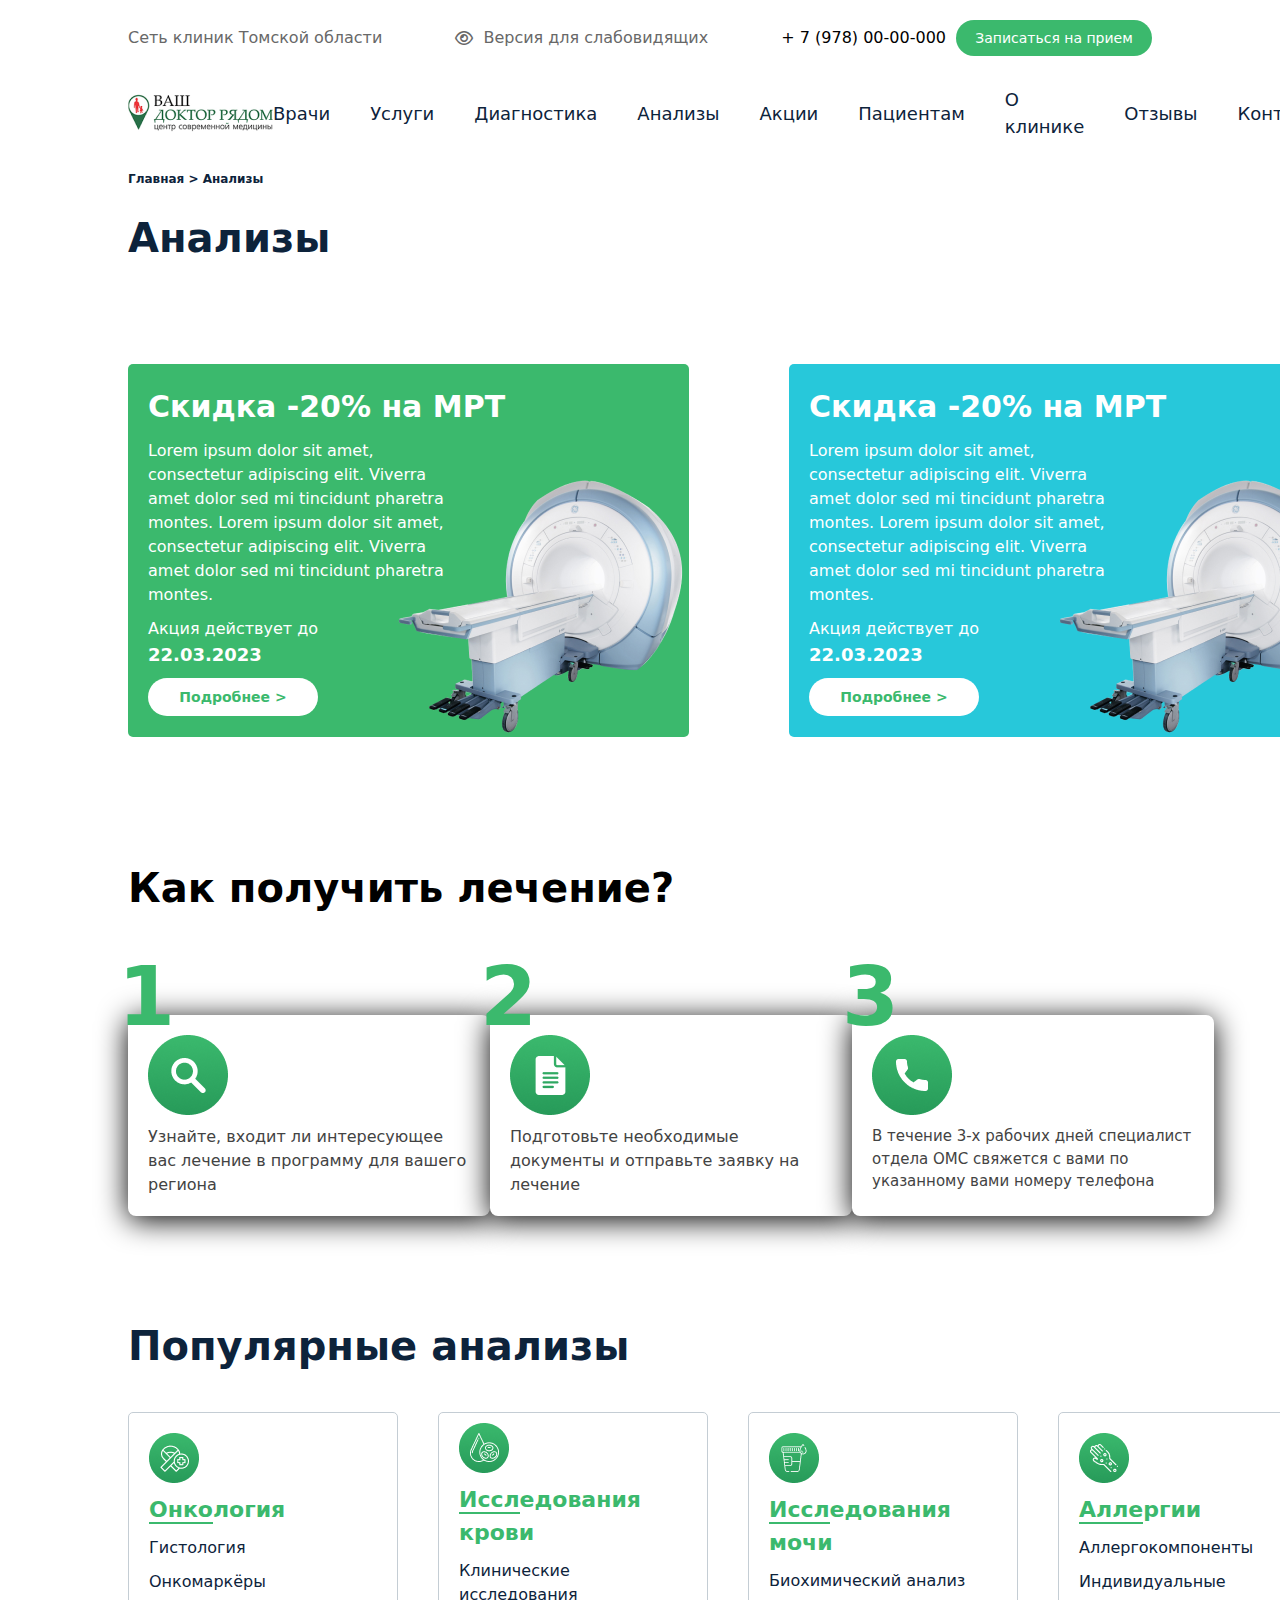
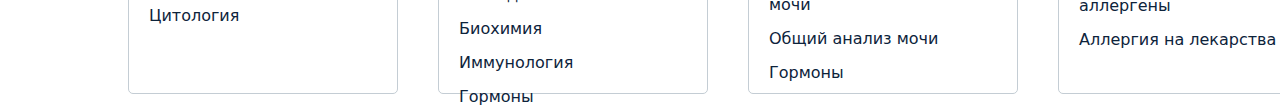
==== commit 4fe0e218: "section #3 is done and added some styles to header elements" ====
--- a/src/index.html
+++ b/src/index.html
@@ -5,34 +5,34 @@
     <meta name="viewport" content="width=device-width, initial-scale=1.0">
     <title>EXAM</title>
     <link rel="stylesheet" href="./output.css">
-    <link rel="stylesheet" href="/fontawesome-free-6.6.0-web/css/all.css">
+    <link rel="stylesheet" href="./fontawesome-free-6.6.0-web/css/all.css">
 </head>
 <body>
     <header class="flex flex-col py-[20px] gap-[20px]">
         <nav class="hidden w-[90%] lg:w-[80%] m-auto lg:flex items-center justify-between">
             <p class="text-[#686868]">Сеть клиник Томской области</p>
             <div class="flex text-[#686868] items-center gap-[10px]">
-                <i class="fa-regular fa-eye"></i>
+                <i class="hover:text-black hover:scale-[1.1] cursor-pointer fa-regular fa-eye"></i>
                 <p>Версия для слабовидящих</p>
             </div>
             <div class="flex items-center gap-[10px]">
                 <h4 class="font-[500]">+ 7 (978) 00-00-000</h4>
-                <button class="w-[196px] h-[36px] bg-[#3BB96D] text-white text-[14px] font-[400] rounded-[30px]">Записаться на прием</button>
+                <button class="w-[196px] hover:bg-black hover:border-[3px] hover:border-[lightgray transition-all duration-[0.2s] ease-in-out h-[36px] bg-[#3BB96D] text-white text-[14px] font-[400] rounded-[30px]">Записаться на прием</button>
             </div>
         </nav>
 
         <nav class="w-[90%] py-[10px] lg:w-[80%] m-auto flex items-center justify-between">
             <img src="./Photo/image 1.png" alt="">
             <ul class="hidden lg:flex items-center gap-[40px]">
-                <li class="text-[#0D233B] cursor-pointer text-[18px] font-[400]">Врачи</li>
-                <li class="text-[#0D233B] cursor-pointer text-[18px] font-[400]">Услуги</li>
-                <li class="text-[#0D233B] cursor-pointer text-[18px] font-[400]">Диагностика</li>
-                <li class="text-[#0D233B] cursor-pointer text-[18px] font-[400]">Анализы</li>
-                <li class="text-[#0D233B] cursor-pointer text-[18px] font-[400]">Акции</li>
-                <li class="text-[#0D233B] cursor-pointer text-[18px] font-[400]">Пациентам</li>
-                <li class="text-[#0D233B] cursor-pointer text-[18px] font-[400]">О клинике</li>
-                <li class="text-[#0D233B] cursor-pointer text-[18px] font-[400]">Отзывы</li>
-                <li class="text-[#0D233B] cursor-pointer text-[18px] font-[400]">Контакты</li>
+                <li class="hover:text-[lightgray] hover:scale-[1.06] transition-all  duration-[0.2s] ease-in-out text-[#0D233B] cursor-pointer text-[18px] font-[400]"><a href="">Врачи</a></li>
+                <li class="hover:text-[lightgray] hover:scale-[1.06] transition-all  duration-[0.2s] ease-in-out text-[#0D233B] cursor-pointer text-[18px] font-[400]"><a href="">Услуги</a></li>
+                <li class="hover:text-[lightgray] hover:scale-[1.06] transition-all  duration-[0.2s] ease-in-out text-[#0D233B] cursor-pointer text-[18px] font-[400]"><a href="">Диагностика</a></li>
+                <li class="hover:text-[lightgray] hover:scale-[1.06] transition-all  duration-[0.2s] ease-in-out text-[#0D233B] cursor-pointer text-[18px] font-[400]"><a href="">Анализы</a></li>
+                <li class="hover:text-[lightgray] hover:scale-[1.06] transition-all  duration-[0.2s] ease-in-out text-[#0D233B] cursor-pointer text-[18px] font-[400]"><a href="">Акции</a></li>
+                <li class="hover:text-[lightgray] hover:scale-[1.06] transition-all  duration-[0.2s] ease-in-out text-[#0D233B] cursor-pointer text-[18px] font-[400]"><a href="">Пациентам</a></li>
+                <li class="hover:text-[lightgray] hover:scale-[1.06] transition-all  duration-[0.2s] ease-in-out text-[#0D233B] cursor-pointer text-[18px] font-[400]"><a href="">О клинике</a></li>
+                <li class="hover:text-[lightgray] hover:scale-[1.06] transition-all  duration-[0.2s] ease-in-out text-[#0D233B] cursor-pointer text-[18px] font-[400]"><a href="">Отзывы</a></li>
+                <li class="hover:text-[lightgray] hover:scale-[1.06] transition-all  duration-[0.2s] ease-in-out text-[#0D233B] cursor-pointer text-[18px] font-[400]"><a href="">Контакты</a></li>
             </ul>
             <div class="lg:hidden">
                <i class="text-[20px] fa-solid fa-bars"></i>
@@ -40,7 +40,7 @@
         </nav>
         
         <div class="w-[90%] lg:w-[80%] m-auto flex items-center gap-[10x]">
-            <p>Главная <span>> Анализы</span></p>
+            <p class="cursor-pointer text-[#0D233B] text-[12px] font-[600]">Главная <span>> Анализы</span></p>
         </div>
 
         <section class="w-[95%] lg:w-[80%] text-white gap-[100px] m-auto grid grid-rows-[56px_524px_524px] lg:grid-rows-[56px_374px] grid-cols-1 lg:grid-cols-[561px_561px]">
@@ -49,7 +49,7 @@
                 <h4 class="text-[30px] font-[700]">Скидка -20% на МРТ</h4>
                 <p class="text-[16px] max-w-[320px] font-[400]">Lorem ipsum dolor sit amet, consectetur adipiscing elit. Viverra amet dolor sed mi tincidunt pharetra montes. Lorem ipsum dolor sit amet, consectetur adipiscing elit. Viverra amet dolor sed mi tincidunt pharetra montes.</p>
                 <p class="flex flex-col text-[16px] font-[400]">Акция действует до <span class="text-[18px] font-[700]">22.03.2023</span></p>
-                <button class="bg-white w-[170px] h-[38px] rounded-[30px] text-[#3BB96D] text-[14px] font-[700] flex items-center justify-center gap-[20px]">Подробнее ></button>
+                <button class="hover:bg-black hover:border-[1px] hover:border-white transition-all duration-[0.3s] ease-in-out bg-white w-[170px] h-[38px] rounded-[30px] text-[#3BB96D] text-[14px] font-[700] flex items-center justify-center gap-[20px]">Подробнее ></button>
                 <img src="./Photo/image 4.png" alt="" class="absolute z-[-1] right-0 bottom-0">
             </article>
 
@@ -57,7 +57,7 @@
                 <h4 class="text-[30px] font-[700]">Скидка -20% на МРТ</h4>
                 <p class="text-[16px] max-w-[320px] font-[400]">Lorem ipsum dolor sit amet, consectetur adipiscing elit. Viverra amet dolor sed mi tincidunt pharetra montes. Lorem ipsum dolor sit amet, consectetur adipiscing elit. Viverra amet dolor sed mi tincidunt pharetra montes.</p>
                 <p class="flex flex-col text-[16px] font-[400]">Акция действует до <span class="text-[18px] font-[700]">22.03.2023</span></p>
-                <button class="bg-white w-[170px] h-[38px] rounded-[30px] text-[#3BB96D] text-[14px] font-[700] flex items-center justify-center gap-[20px]">Подробнее ></button>
+                <button class="hover:bg-black hover:border-[1px] hover:border-white transition-all duration-[0.3s] ease-in-out bg-white w-[170px] h-[38px] rounded-[30px] text-[#3BB96D] text-[14px] font-[700] flex items-center justify-center gap-[20px]">Подробнее ></button>
                 <img src="./Photo/image 4.png" alt="" class="absolute z-[-1] right-0 bottom-0">
             </article>
         </section>
@@ -85,7 +85,38 @@
             </article>
         </section>
 
-        
+        <section class="w-[90%] mt-[100px] lg:w-[80%] m-auto grid gap-[40px] grid-cols-1 grid-rows-[112px_248px_248px_248px] lg:grid-cols-[270px_270px_270px_270px] lg:grid-rows-[56px_282px]">
+            <h1 class="text-[#0D233B] text-[40px] font-[700] lg:col-[1/-1]">Популярные анализы</h1>
+            <article class="hover:scale-[1.05] hover:bg-[lightgray] transition-all duration-[0.3s] ease-in-out flex flex-col p-[20px] gap-[10px] items-start border-[1px] border-[#C4CDD4] rounded-[5px]">
+                <img src="./Photo/Group 1894.png" alt="">
+                <h4 class="text-[#3BB96D] text-[22px] font-[700]"><span class="border-b-[2px] border-[#3BB96D]">Онко</span>логия</h4>
+                <p class="text-[#0D233B] cursor-pointer text-[16px] font-[500]">Гистология</p>
+                <p class="text-[#0D233B] cursor-pointer text-[16px] font-[500]">Онкомаркёры</p>
+                <p class="text-[#0D233B] cursor-pointer text-[16px] font-[500]">Цитология</p>
+            </article>
+            <article class="hover:scale-[1.05] hover:bg-[lightgray] transition-all duration-[0.3s] ease-in-out flex flex-col p-[20px] py-[10px] gap-[10px] items-start border-[1px] border-[#C4CDD4] rounded-[5px]">
+                <img src="./Photo/Group 1894(1).png" alt="">
+                <h4 class="text-[#3BB96D] text-[22px] font-[700]"><span class="border-b-[2px] border-[#3BB96D]">Иссл</span>едования крови </h4>
+                <p class="text-[#0D233B] cursor-pointer text-[16px] font-[500]">Клинические исследования</p>
+                <p class="text-[#0D233B] cursor-pointer text-[16px] font-[500]">Биохимия</p>
+                <p class="text-[#0D233B] cursor-pointer text-[16px] font-[500]">Иммунология</p>
+                <p class="text-[#0D233B] cursor-pointer text-[16px] font-[500]">Гормоны</p>
+            </article>
+            <article class="hover:scale-[1.05] hover:bg-[lightgray] transition-all duration-[0.3s] ease-in-out flex flex-col p-[20px] gap-[10px] items-start border-[1px] border-[#C4CDD4] rounded-[5px]">
+                <img src="./Photo/Group 1894(2).png" alt="">
+                <h4 class="text-[#3BB96D] text-[22px] font-[700]"><span class="border-b-[2px] border-[#3BB96D]">Иссл</span>едования мочи</h4>
+                <p class="text-[#0D233B] cursor-pointer text-[16px] font-[500]">Биохимический анализ мочи</p>
+                <p class="text-[#0D233B] cursor-pointer text-[16px] font-[500]">Общий анализ мочи</p>
+                <p class="text-[#0D233B] cursor-pointer text-[16px] font-[500]">Гормоны</p>
+            </article>
+            <article class="hover:scale-[1.05] hover:bg-[lightgray] transition-all duration-[0.3s] ease-in-out flex flex-col p-[20px] gap-[10px] items-start border-[1px] border-[#C4CDD4] rounded-[5px]">
+                <img src="./Photo/Group 1894(3).png" alt="">
+                <h4 class="text-[#3BB96D] text-[22px] font-[700]"><span class="border-b-[2px] border-[#3BB96D]">Алле</span>ргии</h4>
+                <p class="text-[#0D233B] cursor-pointer text-[16px] font-[500]">Аллергокомпоненты</p>
+                <p class="text-[#0D233B] cursor-pointer text-[16px] font-[500]">Индивидуальные аллергены</p>
+                <p class="text-[#0D233B] cursor-pointer text-[16px] font-[500]">Аллергия на лекарства</p>
+            </article>
+        </section>
     </main>
 </body>
 </html>--- a/src/output.css
+++ b/src/output.css
@@ -554,6 +554,52 @@
   display: none;
 }
 
+.container {
+  width: 100%;
+}
+
+@media (min-width: 390px) {
+  .container {
+    max-width: 390px;
+  }
+}
+
+@media (min-width: 575px) {
+  .container {
+    max-width: 575px;
+  }
+}
+
+@media (min-width: 767px) {
+  .container {
+    max-width: 767px;
+  }
+}
+
+@media (min-width: 992px) {
+  .container {
+    max-width: 992px;
+  }
+}
+
+@media (min-width: 1280px) {
+  .container {
+    max-width: 1280px;
+  }
+}
+
+.sr-only {
+  position: absolute;
+  width: 1px;
+  height: 1px;
+  padding: 0;
+  margin: -1px;
+  overflow: hidden;
+  clip: rect(0, 0, 0, 0);
+  white-space: nowrap;
+  border-width: 0;
+}
+
 .absolute {
   position: absolute;
 }
@@ -598,6 +644,10 @@
   display: flex;
 }
 
+.table {
+  display: table;
+}
+
 .grid {
   display: grid;
 }
@@ -622,6 +672,10 @@
   height: 580px;
 }
 
+.h-1 {
+  height: 0.25rem;
+}
+
 .w-\[170px\] {
   width: 170px;
 }
@@ -642,6 +696,28 @@
   max-width: 320px;
 }
 
+.shrink {
+  flex-shrink: 1;
+}
+
+.grow {
+  flex-grow: 1;
+}
+
+.rotate-180 {
+  --tw-rotate: 180deg;
+  transform: translate(var(--tw-translate-x), var(--tw-translate-y)) rotate(var(--tw-rotate)) skewX(var(--tw-skew-x)) skewY(var(--tw-skew-y)) scaleX(var(--tw-scale-x)) scaleY(var(--tw-scale-y));
+}
+
+.rotate-90 {
+  --tw-rotate: 90deg;
+  transform: translate(var(--tw-translate-x), var(--tw-translate-y)) rotate(var(--tw-rotate)) skewX(var(--tw-skew-x)) skewY(var(--tw-skew-y)) scaleX(var(--tw-scale-x)) scaleY(var(--tw-scale-y));
+}
+
+.transform {
+  transform: translate(var(--tw-translate-x), var(--tw-translate-y)) rotate(var(--tw-rotate)) skewX(var(--tw-skew-x)) skewY(var(--tw-skew-y)) scaleX(var(--tw-scale-x)) scaleY(var(--tw-scale-y));
+}
+
 .cursor-pointer {
   cursor: pointer;
 }
@@ -726,8 +802,16 @@
   border-width: 1px;
 }
 
+.border {
+  border-width: 1px;
+}
+
 .border-b-\[2px\] {
   border-bottom-width: 2px;
+}
+
+.border-none {
+  border-style: none;
 }
 
 .border-\[\#3BB96D\] {
@@ -814,6 +898,10 @@
   font-size: 82px;
 }
 
+.text-\[12px\] {
+  font-size: 12px;
+}
+
 .font-\[400\] {
   font-weight: 400;
 }
@@ -828,6 +916,14 @@
 
 .font-\[900\] {
   font-weight: 900;
+}
+
+.font-\[600\] {
+  font-weight: 600;
+}
+
+.italic {
+  font-style: italic;
 }
 
 .text-\[\#0D233B\] {
@@ -853,12 +949,30 @@
 .text-white {
   --tw-text-opacity: 1;
   color: rgb(255 255 255 / var(--tw-text-opacity, 1));
+}
+
+.text-\[\] {
+  color: ;
+}
+
+.underline {
+  text-decoration-line: underline;
 }
 
 .shadow-\[0_4px_30px_0_black\] {
   --tw-shadow: 0 4px 30px 0 black;
   --tw-shadow-colored: 0 4px 30px 0 var(--tw-shadow-color);
   box-shadow: var(--tw-ring-offset-shadow, 0 0 #0000), var(--tw-ring-shadow, 0 0 #0000), var(--tw-shadow);
+}
+
+.ring {
+  --tw-ring-offset-shadow: var(--tw-ring-inset) 0 0 0 var(--tw-ring-offset-width) var(--tw-ring-offset-color);
+  --tw-ring-shadow: var(--tw-ring-inset) 0 0 0 calc(3px + var(--tw-ring-offset-width)) var(--tw-ring-color);
+  box-shadow: var(--tw-ring-offset-shadow), var(--tw-ring-shadow), var(--tw-shadow, 0 0 #0000);
+}
+
+.filter {
+  filter: var(--tw-blur) var(--tw-brightness) var(--tw-contrast) var(--tw-grayscale) var(--tw-hue-rotate) var(--tw-invert) var(--tw-saturate) var(--tw-sepia) var(--tw-drop-shadow);
 }
 
 .transition {
@@ -883,6 +997,14 @@
   transition-duration: 0.3s;
 }
 
+.duration-\[0\.\] {
+  transition-duration: 0.;
+}
+
+.duration-\[0\] {
+  transition-duration: 0;
+}
+
 .ease-in-out {
   transition-timing-function: cubic-bezier(0.4, 0, 0.2, 1);
 }
@@ -905,6 +1027,47 @@
   transform: translate(var(--tw-translate-x), var(--tw-translate-y)) rotate(var(--tw-rotate)) skewX(var(--tw-skew-x)) skewY(var(--tw-skew-y)) scaleX(var(--tw-scale-x)) scaleY(var(--tw-scale-y));
 }
 
+.hover\:scale-\[1\.06\]:hover {
+  --tw-scale-x: 1.06;
+  --tw-scale-y: 1.06;
+  transform: translate(var(--tw-translate-x), var(--tw-translate-y)) rotate(var(--tw-rotate)) skewX(var(--tw-skew-x)) skewY(var(--tw-skew-y)) scaleX(var(--tw-scale-x)) scaleY(var(--tw-scale-y));
+}
+
+.hover\:scale-\[1\]:hover {
+  --tw-scale-x: 1;
+  --tw-scale-y: 1;
+  transform: translate(var(--tw-translate-x), var(--tw-translate-y)) rotate(var(--tw-rotate)) skewX(var(--tw-skew-x)) skewY(var(--tw-skew-y)) scaleX(var(--tw-scale-x)) scaleY(var(--tw-scale-y));
+}
+
+.hover\:scale-\[1\.5\]:hover {
+  --tw-scale-x: 1.5;
+  --tw-scale-y: 1.5;
+  transform: translate(var(--tw-translate-x), var(--tw-translate-y)) rotate(var(--tw-rotate)) skewX(var(--tw-skew-x)) skewY(var(--tw-skew-y)) scaleX(var(--tw-scale-x)) scaleY(var(--tw-scale-y));
+}
+
+.hover\:scale-\[1\.1\]:hover {
+  --tw-scale-x: 1.1;
+  --tw-scale-y: 1.1;
+  transform: translate(var(--tw-translate-x), var(--tw-translate-y)) rotate(var(--tw-rotate)) skewX(var(--tw-skew-x)) skewY(var(--tw-skew-y)) scaleX(var(--tw-scale-x)) scaleY(var(--tw-scale-y));
+}
+
+.hover\:border-\[1px\]:hover {
+  border-width: 1px;
+}
+
+.hover\:border:hover {
+  border-width: 1px;
+}
+
+.hover\:border-\[3px\]:hover {
+  border-width: 3px;
+}
+
+.hover\:border-white:hover {
+  --tw-border-opacity: 1;
+  border-color: rgb(255 255 255 / var(--tw-border-opacity, 1));
+}
+
 .hover\:bg-black:hover {
   --tw-bg-opacity: 1;
   background-color: rgb(0 0 0 / var(--tw-bg-opacity, 1));
@@ -920,6 +1083,20 @@
   color: rgb(255 255 255 / var(--tw-text-opacity, 1));
 }
 
+.hover\:text-\[lightgray\]:hover {
+  --tw-text-opacity: 1;
+  color: rgb(211 211 211 / var(--tw-text-opacity, 1));
+}
+
+.hover\:text-\[\]:hover {
+  color: ;
+}
+
+.hover\:text-black:hover {
+  --tw-text-opacity: 1;
+  color: rgb(0 0 0 / var(--tw-text-opacity, 1));
+}
+
 @media (min-width: 767px) {
   .lg\:col-\[1\/-1\] {
     grid-column: 1/-1;
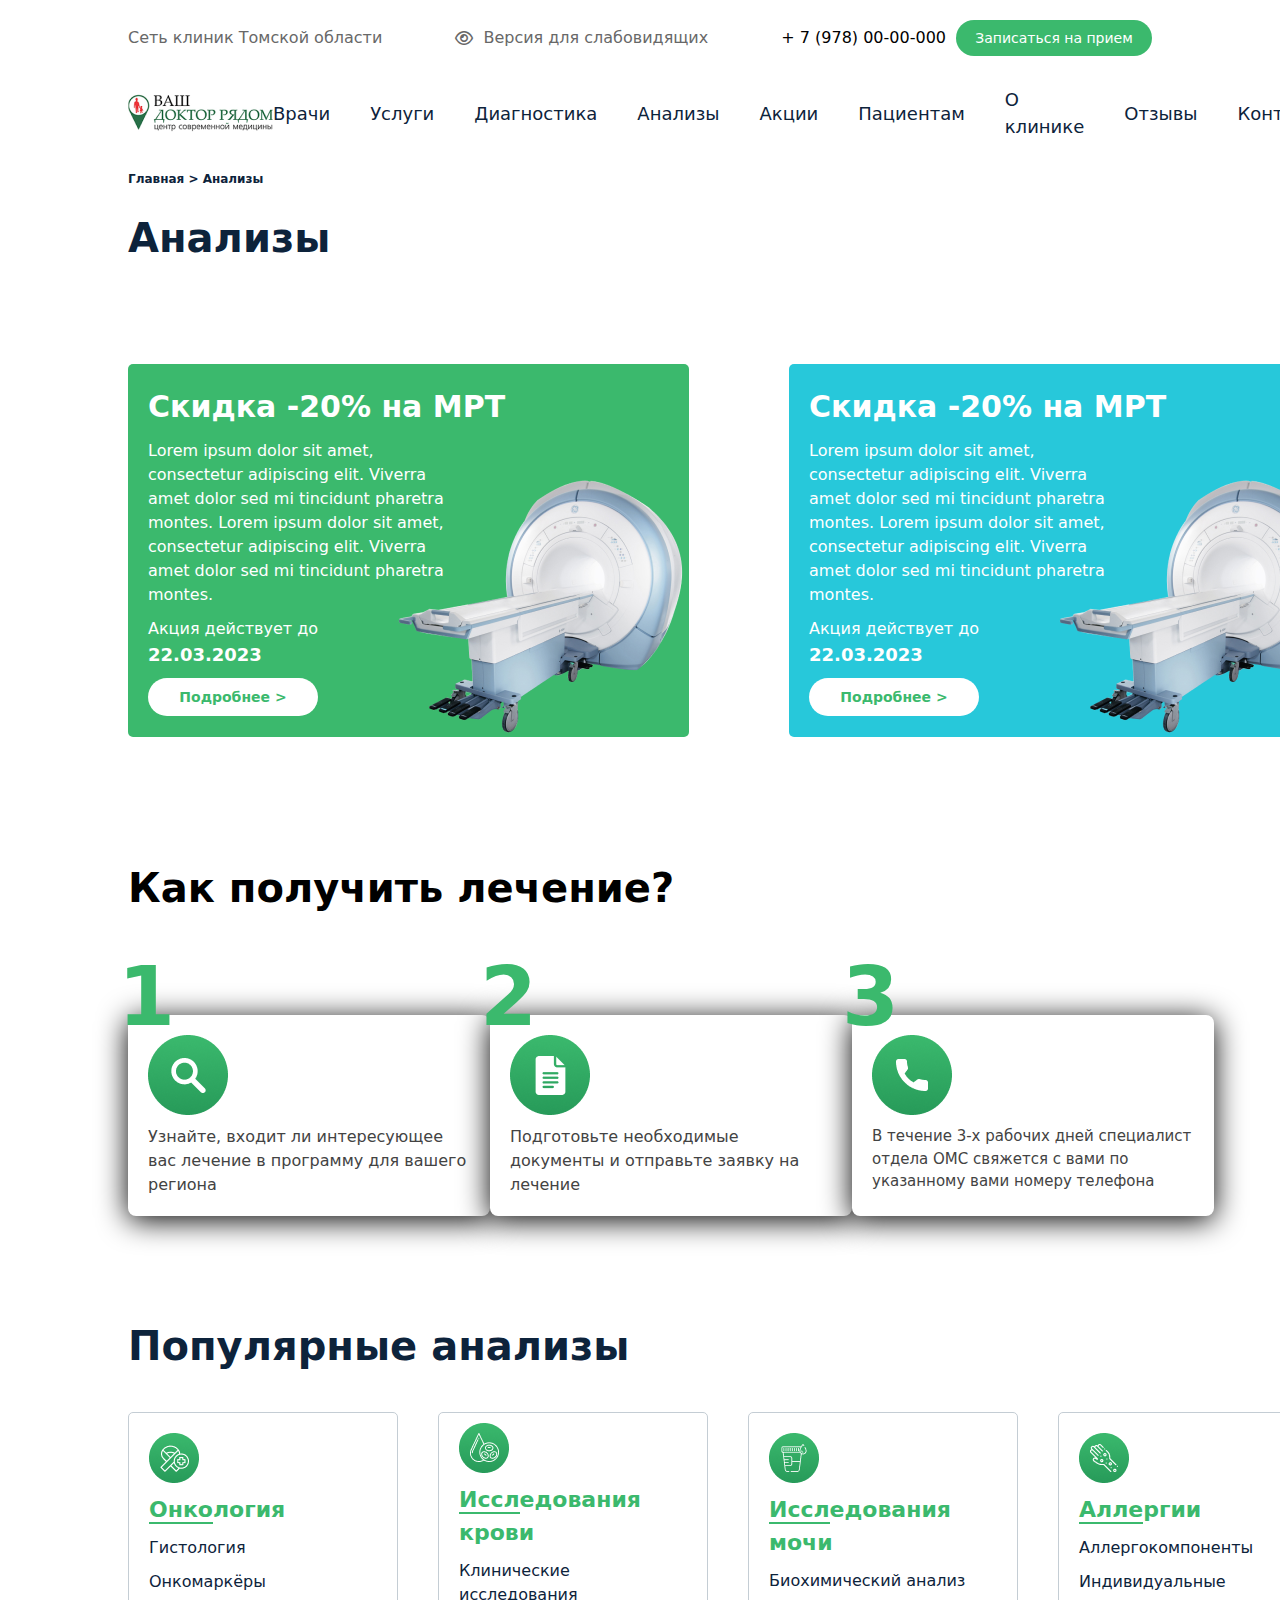
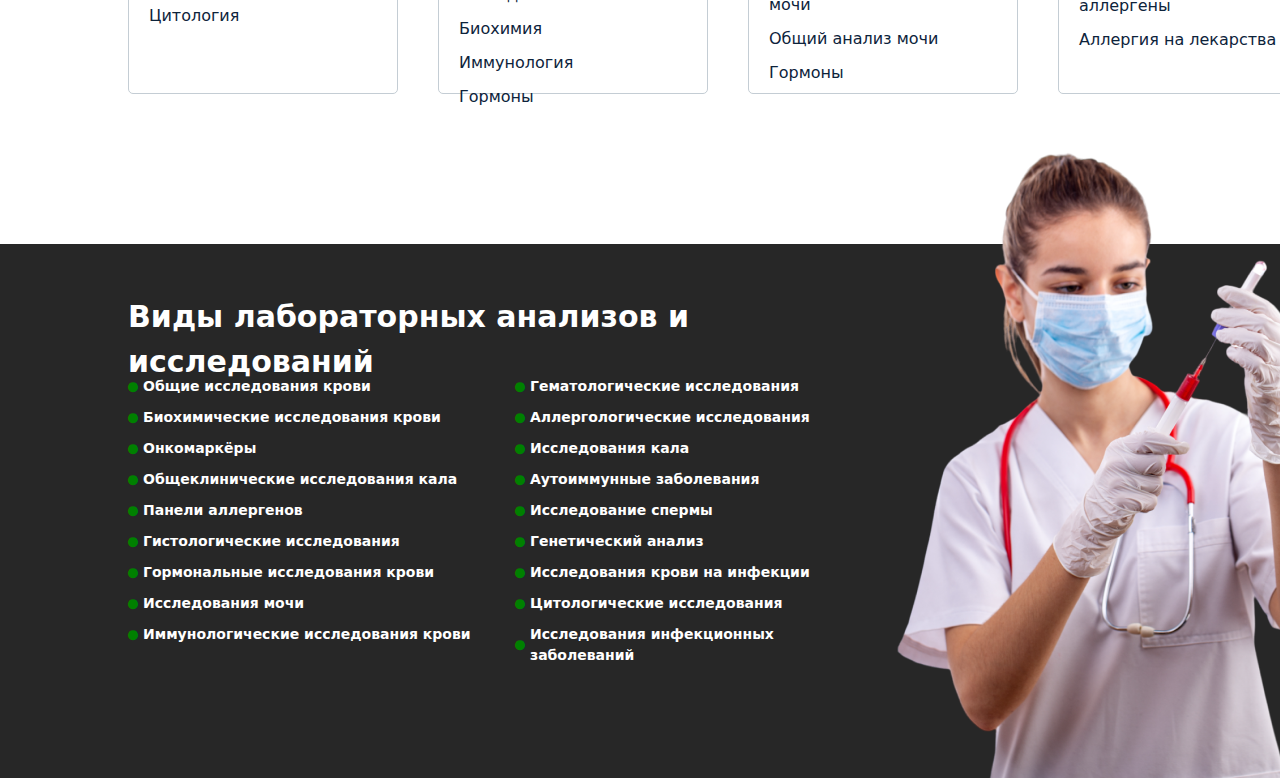
==== commit 68af966a: "section #4 added" ====
--- a/src/index.html
+++ b/src/index.html
@@ -117,6 +117,38 @@
                 <p class="text-[#0D233B] cursor-pointer text-[16px] font-[500]">Аллергия на лекарства</p>
             </article>
         </section>
+
+        <section class="bg-[#272727] mt-[50px] lg:mt-[150px]">
+            <div class="w-[90%] m-auto lg:w-[80%] py-[50px] lg:flex items-center lg:py-[80]">
+                <div class="flex flex-col gap-[20px] lg:gap-[40px] lg:grid grid-rows-[42px_352px] relative grid-cols-[347px_347px]">
+                    <h1 class="text-white text-[30px] font-[700] col-[1/-1]">Виды лабораторных анализов и исследований</h1>
+                    <ul class="flex flex-col cursor-none gap-[10px] text-[14px] font-[600] text-white">
+                        <li class="hover:scale-[1.1] hover:text-[lightgray] transition-all duration-[0.2s] ease-in-out flex items-center gap-[5px]"><i class="text-[10px] text-[green] fa-solid fa-circle"></i> Общие исследования крови</li>
+                        <li class="hover:scale-[1.1] hover:text-[lightgray] transition-all duration-[0.2s] ease-in-out flex items-center gap-[5px]"><i class="text-[10px] text-[green] fa-solid fa-circle"></i> Биохимические исследования крови</li>
+                        <li class="hover:scale-[1.1] hover:text-[lightgray] transition-all duration-[0.2s] ease-in-out flex items-center gap-[5px]"><i class="text-[10px] text-[green] fa-solid fa-circle"></i> Онкомаркёры</li>
+                        <li class="hover:scale-[1.1] hover:text-[lightgray] transition-all duration-[0.2s] ease-in-out flex items-center gap-[5px]"><i class="text-[10px] text-[green] fa-solid fa-circle"></i> Общеклинические исследования кала</li>
+                        <li class="hover:scale-[1.1] hover:text-[lightgray] transition-all duration-[0.2s] ease-in-out flex items-center gap-[5px]"><i class="text-[10px] text-[green] fa-solid fa-circle"></i> Панели аллергенов</li>
+                        <li class="hover:scale-[1.1] hover:text-[lightgray] transition-all duration-[0.2s] ease-in-out flex items-center gap-[5px]"><i class="text-[10px] text-[green] fa-solid fa-circle"></i> Гистологические исследования</li>
+                        <li class="hover:scale-[1.1] hover:text-[lightgray] transition-all duration-[0.2s] ease-in-out flex items-center gap-[5px]"><i class="text-[10px] text-[green] fa-solid fa-circle"></i> Гормональные исследования крови</li>
+                        <li class="hover:scale-[1.1] hover:text-[lightgray] transition-all duration-[0.2s] ease-in-out flex items-center gap-[5px]"><i class="text-[10px] text-[green] fa-solid fa-circle"></i> Исследования мочи</li>
+                        <li class="hover:scale-[1.1] hover:text-[lightgray] transition-all duration-[0.2s] ease-in-out flex items-center gap-[5px]"><i class="text-[10px] text-[green] fa-solid fa-circle"></i> Иммунологические исследования крови</li>
+                    </ul>
+                    <ul class="flex flex-col gap-[10px] cursor-none text-white text-[14px] font-[700]">
+                        <li class="hover:scale-[1.1] hover:text-[lightgray] transition-all duration-[0.2s] ease-in-out flex items-center gap-[5px]"><i class="text-[10px] text-[green] fa-solid fa-circle"></i> Гематологические исследования</li>
+                        <li class="hover:scale-[1.1] hover:text-[lightgray] transition-all duration-[0.2s] ease-in-out flex items-center gap-[5px]"><i class="text-[10px] text-[green] fa-solid fa-circle"></i> Аллергологические исследования</li>
+                        <li class="hover:scale-[1.1] hover:text-[lightgray] transition-all duration-[0.2s] ease-in-out flex items-center gap-[5px]"><i class="text-[10px] text-[green] fa-solid fa-circle"></i> Исследования кала</li>
+                        <li class="hover:scale-[1.1] hover:text-[lightgray] transition-all duration-[0.2s] ease-in-out flex items-center gap-[5px]"><i class="text-[10px] text-[green] fa-solid fa-circle"></i> Аутоиммунные заболевания</li>
+                        <li class="hover:scale-[1.1] hover:text-[lightgray] transition-all duration-[0.2s] ease-in-out flex items-center gap-[5px]"><i class="text-[10px] text-[green] fa-solid fa-circle"></i> Исследование спермы</li>
+                        <li class="hover:scale-[1.1] hover:text-[lightgray] transition-all duration-[0.2s] ease-in-out flex items-center gap-[5px]"><i class="text-[10px] text-[green] fa-solid fa-circle"></i> Генетический анализ</li>
+                        <li class="hover:scale-[1.1] hover:text-[lightgray] transition-all duration-[0.2s] ease-in-out flex items-center gap-[5px]"><i class="text-[10px] text-[green] fa-solid fa-circle"></i> Исследования крови на инфекции</li>
+                        <li class="hover:scale-[1.1] hover:text-[lightgray] transition-all duration-[0.2s] ease-in-out flex items-center gap-[5px]"><i class="text-[10px] text-[green] fa-solid fa-circle"></i> Цитологические исследования</li>
+                        <li class="hover:scale-[1.1] hover:text-[lightgray] transition-all duration-[0.2s] ease-in-out flex items-center gap-[5px]"><i class="text-[10px] text-[green] fa-solid fa-circle"></i> Исследования инфекционных заболеваний</li>
+                    </ul>
+                    <img src="./Photo/woman-nurse-or-doctor-2021-08-27-13-41-17-utc-PhotoRoom 1.png" alt="" class="hidden lg:inline absolute right-[-500px] bottom-[-50px]">
+                </div>
+            </div>
+        </section>
+        
     </main>
 </body>
 </html>--- a/src/output.css
+++ b/src/output.css
@@ -624,6 +624,38 @@
   top: -80px;
 }
 
+.right-\[100px\] {
+  right: 100px;
+}
+
+.right-\[-200px\] {
+  right: -200px;
+}
+
+.right-\[-500px\] {
+  right: -500px;
+}
+
+.bottom-\[\] {
+  bottom: ;
+}
+
+.bottom-\[-200px\] {
+  bottom: -200px;
+}
+
+.bottom-\[0\] {
+  bottom: 0;
+}
+
+.bottom-\[-50\] {
+  bottom: -50;
+}
+
+.bottom-\[-50px\] {
+  bottom: -50px;
+}
+
 .z-\[-1\] {
   z-index: -1;
 }
@@ -632,6 +664,10 @@
   z-index: 1;
 }
 
+.col-\[1\/-1\] {
+  grid-column: 1/-1;
+}
+
 .m-auto {
   margin: auto;
 }
@@ -640,6 +676,10 @@
   margin-top: 100px;
 }
 
+.mt-\[50px\] {
+  margin-top: 50px;
+}
+
 .flex {
   display: flex;
 }
@@ -656,6 +696,10 @@
   display: none;
 }
 
+.h-1 {
+  height: 0.25rem;
+}
+
 .h-\[201px\] {
   height: 201px;
 }
@@ -672,8 +716,12 @@
   height: 580px;
 }
 
-.h-1 {
-  height: 0.25rem;
+.h-\[\] {
+  height: ;
+}
+
+.h-\[644px\] {
+  height: 644px;
 }
 
 .w-\[170px\] {
@@ -690,6 +738,14 @@
 
 .w-\[95\%\] {
   width: 95%;
+}
+
+.w-\[\] {
+  width: ;
+}
+
+.w-\[486px\] {
+  width: 486px;
 }
 
 .max-w-\[320px\] {
@@ -714,6 +770,12 @@
   transform: translate(var(--tw-translate-x), var(--tw-translate-y)) rotate(var(--tw-rotate)) skewX(var(--tw-skew-x)) skewY(var(--tw-skew-y)) scaleX(var(--tw-scale-x)) scaleY(var(--tw-scale-y));
 }
 
+.scale-\[1\.1\] {
+  --tw-scale-x: 1.1;
+  --tw-scale-y: 1.1;
+  transform: translate(var(--tw-translate-x), var(--tw-translate-y)) rotate(var(--tw-rotate)) skewX(var(--tw-skew-x)) skewY(var(--tw-skew-y)) scaleX(var(--tw-scale-x)) scaleY(var(--tw-scale-y));
+}
+
 .transform {
   transform: translate(var(--tw-translate-x), var(--tw-translate-y)) rotate(var(--tw-rotate)) skewX(var(--tw-skew-x)) skewY(var(--tw-skew-y)) scaleX(var(--tw-scale-x)) scaleY(var(--tw-scale-y));
 }
@@ -722,10 +784,34 @@
   cursor: pointer;
 }
 
+.cursor-none {
+  cursor: none;
+}
+
 .grid-cols-1 {
   grid-template-columns: repeat(1, minmax(0, 1fr));
 }
 
+.grid-cols-\[\] {
+  grid-template-columns: ;
+}
+
+.grid-cols-\[327px_\] {
+  grid-template-columns: 327px;
+}
+
+.grid-cols-\[327px_327px\] {
+  grid-template-columns: 327px 327px;
+}
+
+.grid-cols-\[327px_347px\] {
+  grid-template-columns: 327px 347px;
+}
+
+.grid-cols-\[347px_347px\] {
+  grid-template-columns: 347px 347px;
+}
+
 .grid-rows-\[112px_248px_248px_248px\] {
   grid-template-rows: 112px 248px 248px 248px;
 }
@@ -738,6 +824,18 @@
   grid-template-rows: 56px 524px 524px;
 }
 
+.grid-rows-\[\] {
+  grid-template-rows: ;
+}
+
+.grid-rows-\[42px_\] {
+  grid-template-rows: 42px;
+}
+
+.grid-rows-\[42px_352px\] {
+  grid-template-rows: 42px 352px;
+}
+
 .flex-col {
   flex-direction: column;
 }
@@ -782,6 +880,14 @@
   gap: 40px;
 }
 
+.gap-\[\] {
+  gap: ;
+}
+
+.gap-\[5px\] {
+  gap: 5px;
+}
+
 .self-end {
   align-self: flex-end;
 }
@@ -798,11 +904,11 @@
   border-radius: 8px;
 }
 
+.border {
+  border-width: 1px;
+}
+
 .border-\[1px\] {
-  border-width: 1px;
-}
-
-.border {
   border-width: 1px;
 }
 
@@ -824,6 +930,11 @@
   border-color: rgb(196 205 212 / var(--tw-border-opacity, 1));
 }
 
+.bg-\[\#272727\] {
+  --tw-bg-opacity: 1;
+  background-color: rgb(39 39 39 / var(--tw-bg-opacity, 1));
+}
+
 .bg-\[\#27C8DA\] {
   --tw-bg-opacity: 1;
   background-color: rgb(39 200 218 / var(--tw-bg-opacity, 1));
@@ -858,10 +969,19 @@
   padding-bottom: 20px;
 }
 
+.py-\[50px\] {
+  padding-top: 50px;
+  padding-bottom: 50px;
+}
+
 .pt-\[40px\] {
   padding-top: 40px;
 }
 
+.text-\[12px\] {
+  font-size: 12px;
+}
+
 .text-\[14px\] {
   font-size: 14px;
 }
@@ -898,8 +1018,8 @@
   font-size: 82px;
 }
 
-.text-\[12px\] {
-  font-size: 12px;
+.text-\[10px\] {
+  font-size: 10px;
 }
 
 .font-\[400\] {
@@ -910,16 +1030,16 @@
   font-weight: 500;
 }
 
+.font-\[600\] {
+  font-weight: 600;
+}
+
 .font-\[700\] {
   font-weight: 700;
 }
 
 .font-\[900\] {
   font-weight: 900;
-}
-
-.font-\[600\] {
-  font-weight: 600;
 }
 
 .italic {
@@ -953,6 +1073,16 @@
 
 .text-\[\] {
   color: ;
+}
+
+.text-\[green\] {
+  --tw-text-opacity: 1;
+  color: rgb(0 128 0 / var(--tw-text-opacity, 1));
+}
+
+.text-\[lightgray\] {
+  --tw-text-opacity: 1;
+  color: rgb(211 211 211 / var(--tw-text-opacity, 1));
 }
 
 .underline {
@@ -975,14 +1105,6 @@
   filter: var(--tw-blur) var(--tw-brightness) var(--tw-contrast) var(--tw-grayscale) var(--tw-hue-rotate) var(--tw-invert) var(--tw-saturate) var(--tw-sepia) var(--tw-drop-shadow);
 }
 
-.transition {
-  transition-property: color, background-color, border-color, text-decoration-color, fill, stroke, opacity, box-shadow, transform, filter, -webkit-backdrop-filter;
-  transition-property: color, background-color, border-color, text-decoration-color, fill, stroke, opacity, box-shadow, transform, filter, backdrop-filter;
-  transition-property: color, background-color, border-color, text-decoration-color, fill, stroke, opacity, box-shadow, transform, filter, backdrop-filter, -webkit-backdrop-filter;
-  transition-timing-function: cubic-bezier(0.4, 0, 0.2, 1);
-  transition-duration: 150ms;
-}
-
 .transition-all {
   transition-property: all;
   transition-timing-function: cubic-bezier(0.4, 0, 0.2, 1);
@@ -997,28 +1119,12 @@
   transition-duration: 0.3s;
 }
 
-.duration-\[0\.\] {
-  transition-duration: 0.;
-}
-
-.duration-\[0\] {
-  transition-duration: 0;
+.duration-\[\] {
+  transition-duration: ;
 }
 
 .ease-in-out {
   transition-timing-function: cubic-bezier(0.4, 0, 0.2, 1);
-}
-
-.hover\:scale-\[\]:hover {
-  --tw-scale-x: ;
-  --tw-scale-y: ;
-  transform: translate(var(--tw-translate-x), var(--tw-translate-y)) rotate(var(--tw-rotate)) skewX(var(--tw-skew-x)) skewY(var(--tw-skew-y)) scaleX(var(--tw-scale-x)) scaleY(var(--tw-scale-y));
-}
-
-.hover\:scale-\[1\.\]:hover {
-  --tw-scale-x: 1.;
-  --tw-scale-y: 1.;
-  transform: translate(var(--tw-translate-x), var(--tw-translate-y)) rotate(var(--tw-rotate)) skewX(var(--tw-skew-x)) skewY(var(--tw-skew-y)) scaleX(var(--tw-scale-x)) scaleY(var(--tw-scale-y));
 }
 
 .hover\:scale-\[1\.05\]:hover {
@@ -1033,18 +1139,6 @@
   transform: translate(var(--tw-translate-x), var(--tw-translate-y)) rotate(var(--tw-rotate)) skewX(var(--tw-skew-x)) skewY(var(--tw-skew-y)) scaleX(var(--tw-scale-x)) scaleY(var(--tw-scale-y));
 }
 
-.hover\:scale-\[1\]:hover {
-  --tw-scale-x: 1;
-  --tw-scale-y: 1;
-  transform: translate(var(--tw-translate-x), var(--tw-translate-y)) rotate(var(--tw-rotate)) skewX(var(--tw-skew-x)) skewY(var(--tw-skew-y)) scaleX(var(--tw-scale-x)) scaleY(var(--tw-scale-y));
-}
-
-.hover\:scale-\[1\.5\]:hover {
-  --tw-scale-x: 1.5;
-  --tw-scale-y: 1.5;
-  transform: translate(var(--tw-translate-x), var(--tw-translate-y)) rotate(var(--tw-rotate)) skewX(var(--tw-skew-x)) skewY(var(--tw-skew-y)) scaleX(var(--tw-scale-x)) scaleY(var(--tw-scale-y));
-}
-
 .hover\:scale-\[1\.1\]:hover {
   --tw-scale-x: 1.1;
   --tw-scale-y: 1.1;
@@ -1055,10 +1149,6 @@
   border-width: 1px;
 }
 
-.hover\:border:hover {
-  border-width: 1px;
-}
-
 .hover\:border-\[3px\]:hover {
   border-width: 3px;
 }
@@ -1068,30 +1158,21 @@
   border-color: rgb(255 255 255 / var(--tw-border-opacity, 1));
 }
 
+.hover\:bg-\[lightgray\]:hover {
+  --tw-bg-opacity: 1;
+  background-color: rgb(211 211 211 / var(--tw-bg-opacity, 1));
+}
+
 .hover\:bg-black:hover {
   --tw-bg-opacity: 1;
   background-color: rgb(0 0 0 / var(--tw-bg-opacity, 1));
 }
 
-.hover\:bg-\[lightgray\]:hover {
-  --tw-bg-opacity: 1;
-  background-color: rgb(211 211 211 / var(--tw-bg-opacity, 1));
-}
-
-.hover\:text-white:hover {
-  --tw-text-opacity: 1;
-  color: rgb(255 255 255 / var(--tw-text-opacity, 1));
-}
-
 .hover\:text-\[lightgray\]:hover {
   --tw-text-opacity: 1;
   color: rgb(211 211 211 / var(--tw-text-opacity, 1));
 }
 
-.hover\:text-\[\]:hover {
-  color: ;
-}
-
 .hover\:text-black:hover {
   --tw-text-opacity: 1;
   color: rgb(0 0 0 / var(--tw-text-opacity, 1));
@@ -1102,18 +1183,30 @@
     grid-column: 1/-1;
   }
 
-  .lg\:col-\[\] {
-    grid-column: ;
-  }
-
   .lg\:mt-\[100px\] {
     margin-top: 100px;
   }
 
+  .lg\:mt-\[\] {
+    margin-top: ;
+  }
+
+  .lg\:mt-\[150px\] {
+    margin-top: 150px;
+  }
+
+  .lg\:inline {
+    display: inline;
+  }
+
   .lg\:flex {
     display: flex;
   }
 
+  .lg\:grid {
+    display: grid;
+  }
+
   .lg\:hidden {
     display: none;
   }
@@ -1126,6 +1219,10 @@
     width: 80%;
   }
 
+  .lg\:grid-cols-\[270px_270px_270px_270px\] {
+    grid-template-columns: 270px 270px 270px 270px;
+  }
+
   .lg\:grid-cols-\[362px_362px_362px\] {
     grid-template-columns: 362px 362px 362px;
   }
@@ -1134,36 +1231,8 @@
     grid-template-columns: 561px 561px;
   }
 
-  .lg\:grid-cols-\[\] {
-    grid-template-columns: ;
-  }
-
-  .lg\:grid-cols-\[282\] {
-    grid-template-columns: 282;
-  }
-
-  .lg\:grid-cols-\[282px_282px_282\] {
-    grid-template-columns: 282px 282px 282;
-  }
-
-  .lg\:grid-cols-\[282px_282px_282px_282px\] {
-    grid-template-columns: 282px 282px 282px 282px;
-  }
-
-  .lg\:grid-cols-\[282px_282px_282px_270px\] {
-    grid-template-columns: 282px 282px 282px 270px;
-  }
-
-  .lg\:grid-cols-\[270px_282px_282px_270px\] {
-    grid-template-columns: 270px 282px 282px 270px;
-  }
-
-  .lg\:grid-cols-\[270px_270px_282px_270px\] {
-    grid-template-columns: 270px 270px 282px 270px;
-  }
-
-  .lg\:grid-cols-\[270px_270px_270px_270px\] {
-    grid-template-columns: 270px 270px 270px 270px;
+  .lg\:grid-rows-\[56px_282px\] {
+    grid-template-rows: 56px 282px;
   }
 
   .lg\:grid-rows-\[56px_302px\] {
@@ -1174,20 +1243,8 @@
     grid-template-rows: 56px 374px;
   }
 
-  .lg\:grid-rows-\[\] {
-    grid-template-rows: ;
-  }
-
-  .lg\:grid-rows-\[282px\] {
-    grid-template-rows: 282px;
-  }
-
-  .lg\:grid-rows-\[_282px\] {
-    grid-template-rows: 282px;
-  }
-
-  .lg\:grid-rows-\[56px_282px\] {
-    grid-template-rows: 56px 282px;
+  .lg\:flex-row {
+    flex-direction: row;
   }
 
   .lg\:justify-between {
@@ -1196,6 +1253,26 @@
 
   .lg\:gap-\[10px\] {
     gap: 10px;
+  }
+
+  .lg\:gap-\[100px\] {
+    gap: 100px;
+  }
+
+  .lg\:gap-\[50px\] {
+    gap: 50px;
+  }
+
+  .lg\:gap-\[70px\] {
+    gap: 70px;
+  }
+
+  .lg\:gap-\[60px\] {
+    gap: 60px;
+  }
+
+  .lg\:gap-\[40px\] {
+    gap: 40px;
   }
 
   .lg\:px-\[20px\] {
@@ -1203,6 +1280,31 @@
     padding-right: 20px;
   }
 
+  .lg\:py-\[\] {
+    padding-top: ;
+    padding-bottom: ;
+  }
+
+  .lg\:py-\[0\] {
+    padding-top: 0;
+    padding-bottom: 0;
+  }
+
+  .lg\:py-\[50\] {
+    padding-top: 50;
+    padding-bottom: 50;
+  }
+
+  .lg\:py-\[100\] {
+    padding-top: 100;
+    padding-bottom: 100;
+  }
+
+  .lg\:py-\[80\] {
+    padding-top: 80;
+    padding-bottom: 80;
+  }
+
   .lg\:pt-\[20px\] {
     padding-top: 20px;
   }
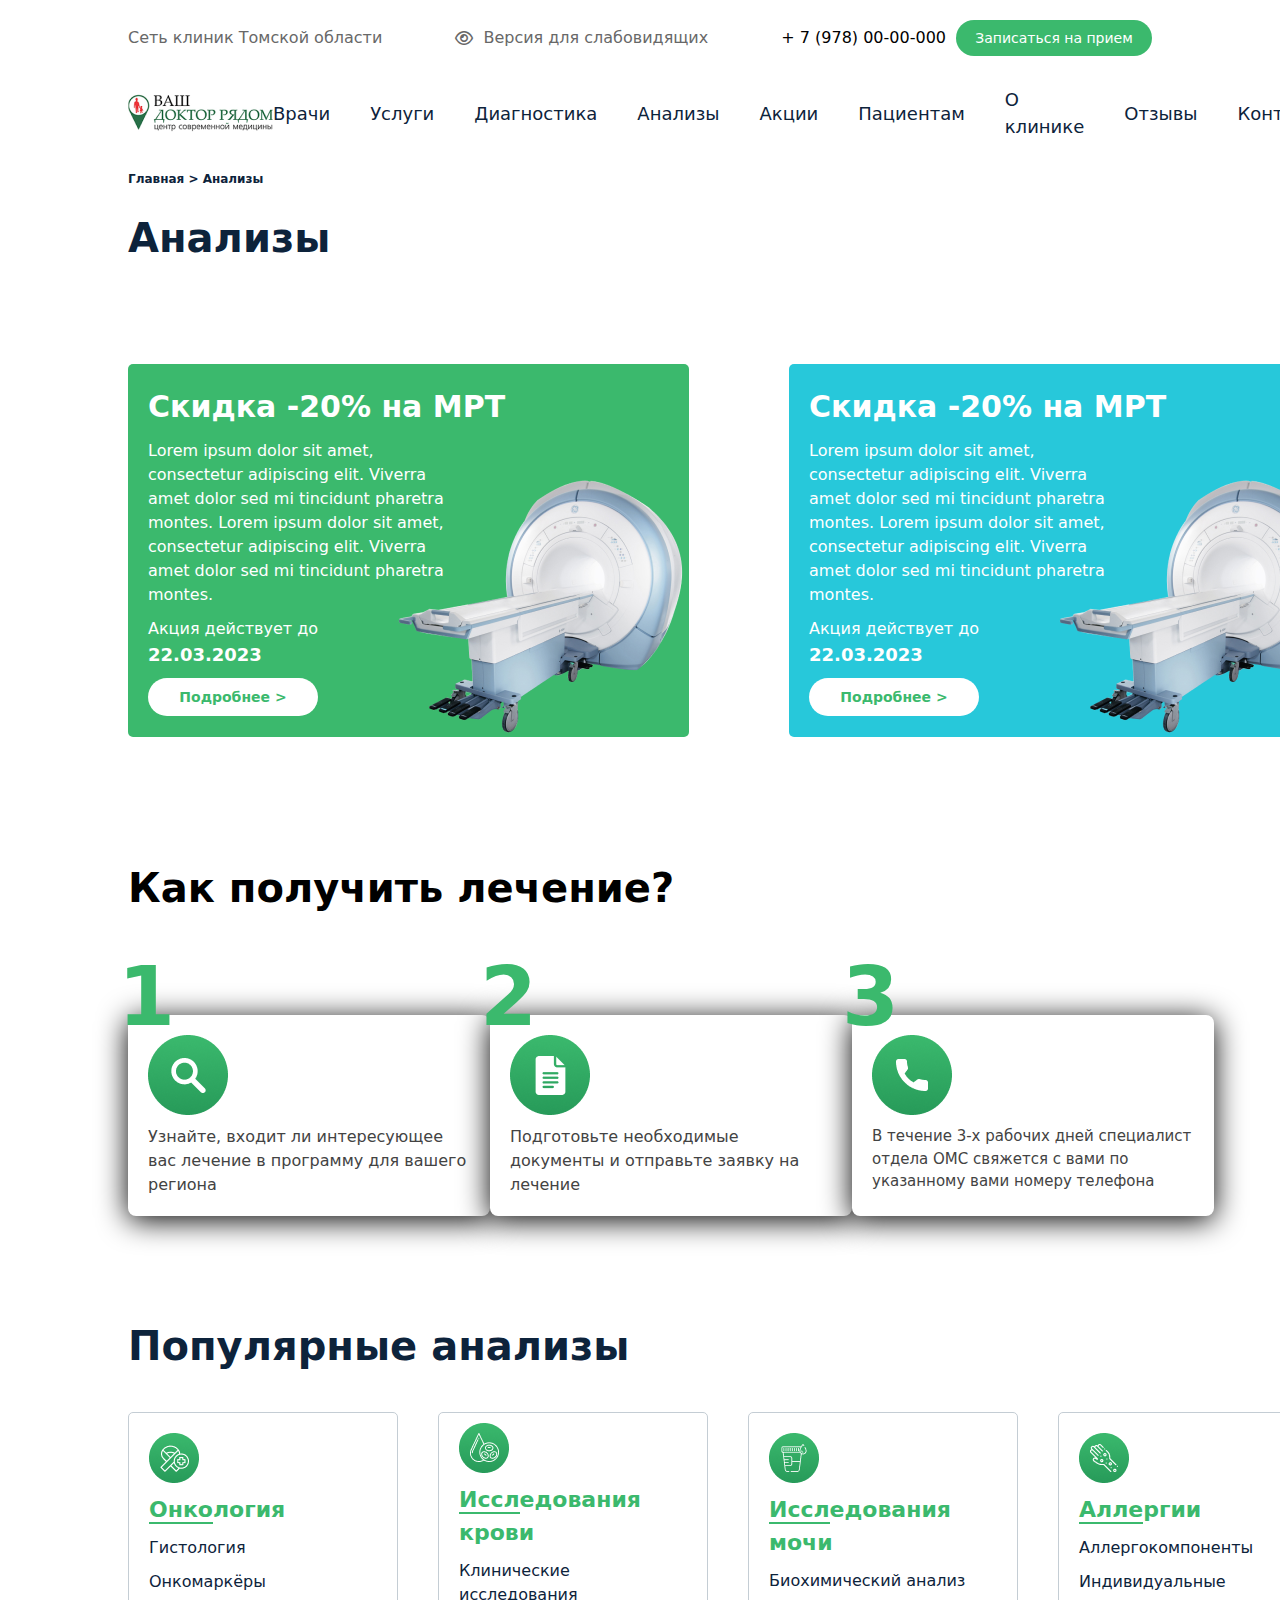
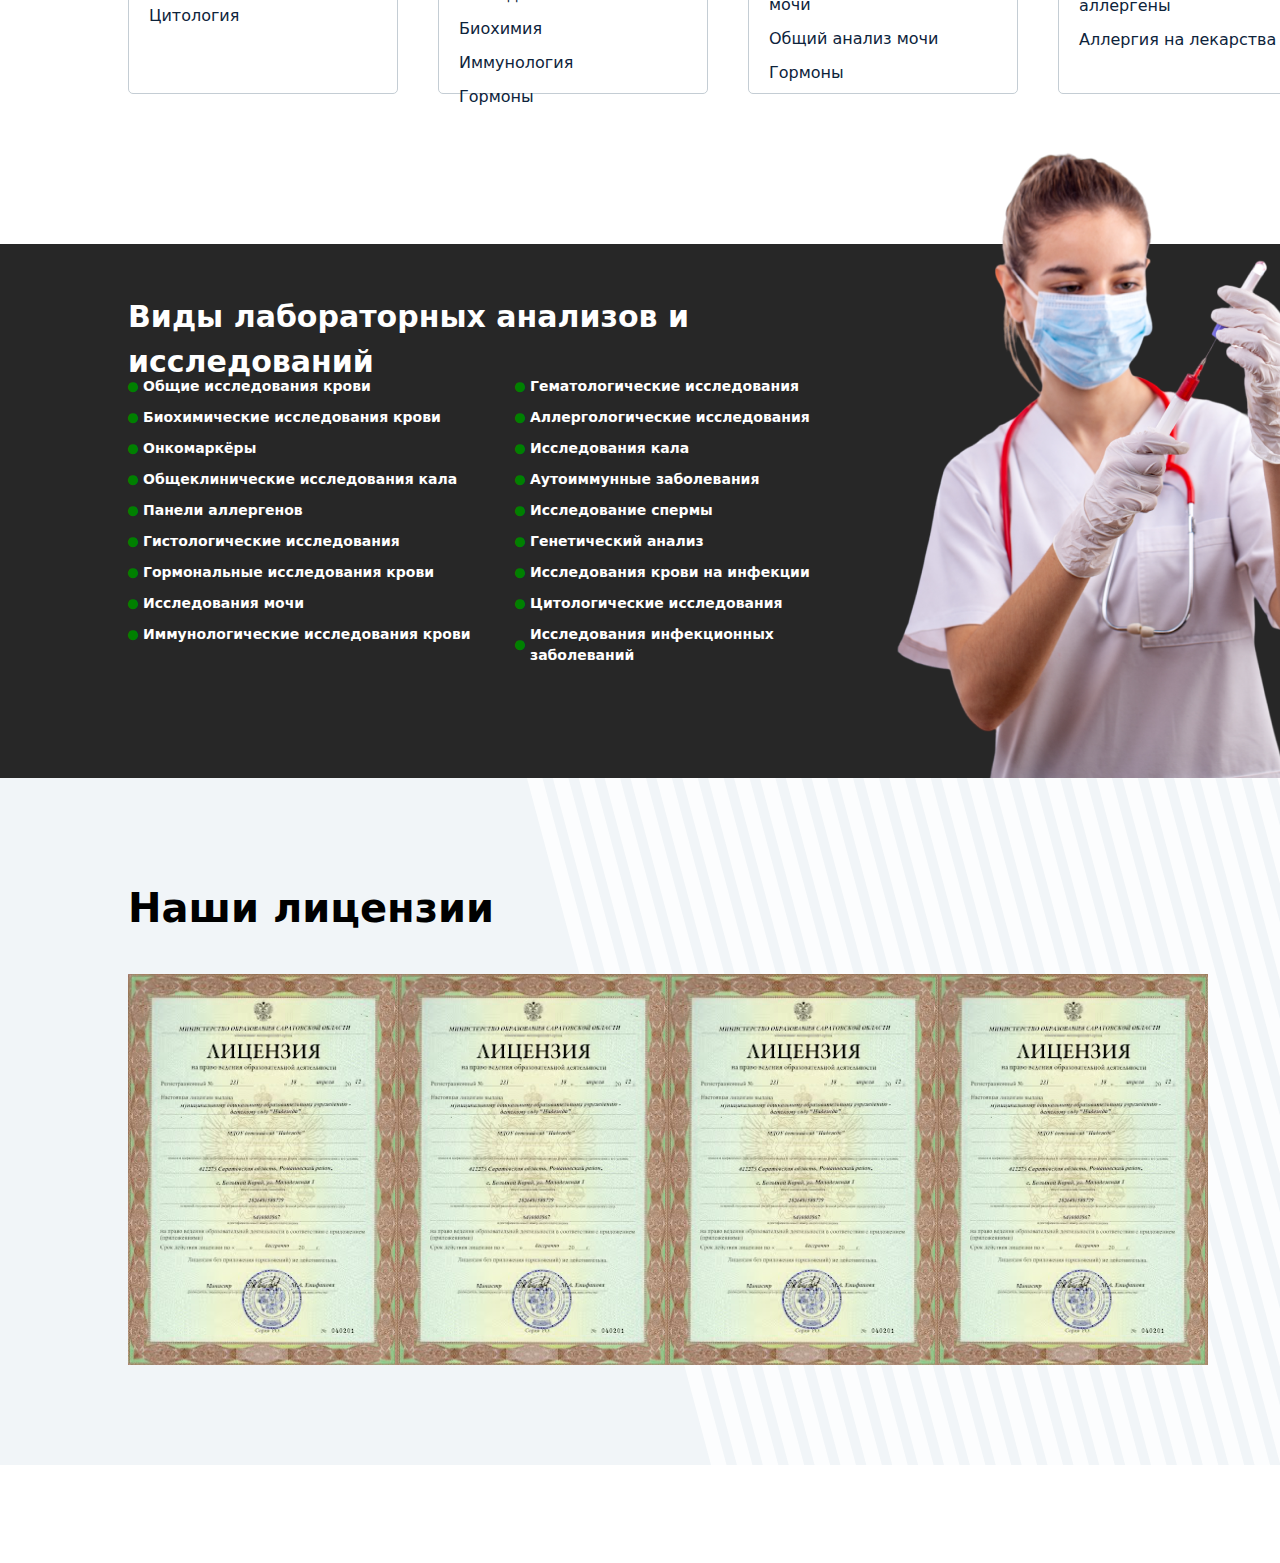
==== commit 3c339b26: "section #5 added" ====
--- a/src/index.html
+++ b/src/index.html
@@ -149,6 +149,16 @@
             </div>
         </section>
         
+        <section class="bg-[#F1F5F8] flex py-[50px] lg:py-[100px] relative z-[1]">
+            <div class="w-[90%] m-auto gap-[20px] lg:w-[80%] grid grid-cols-[164px_164px] grid-rows-[56px_257px_257px] lg:grid-rows-[56px_391px] lg:gap-[40px_0] lg:justify-between lg:grid-cols-[270px_270px_270px_270px]">
+                <h1 class="text-[40px] font-[700] col-[1/-1]">Наши лицензии</h1>
+                <img class="hover:translate-y-[-10px] transition-all duration-[0.3s] ease-in-out" src="./Photo/image 7.png" alt="">
+                <img class="hover:translate-y-[-10px] transition-all duration-[0.3s] ease-in-out" src="./Photo/image 7.png" alt="">
+                <img class="hover:translate-y-[-10px] transition-all duration-[0.3s] ease-in-out" src="./Photo/image 7.png" alt="">
+                <img class="hover:translate-y-[-10px] transition-all duration-[0.3s] ease-in-out" src="./Photo/image 7.png" alt="">
+            </div>
+            <img src="./Photo/Frame 2368.png" alt="" class="absolute right-0 z-[-1] top-0">
+        </section>
     </main>
 </body>
 </html>--- a/src/output.css
+++ b/src/output.css
@@ -612,6 +612,10 @@
   bottom: 0px;
 }
 
+.bottom-\[-50px\] {
+  bottom: -50px;
+}
+
 .left-\[-10px\] {
   left: -10px;
 }
@@ -620,40 +624,24 @@
   right: 0px;
 }
 
+.right-\[-500px\] {
+  right: -500px;
+}
+
 .top-\[-80px\] {
   top: -80px;
 }
 
-.right-\[100px\] {
-  right: 100px;
-}
-
-.right-\[-200px\] {
-  right: -200px;
-}
-
-.right-\[-500px\] {
-  right: -500px;
-}
-
-.bottom-\[\] {
-  bottom: ;
-}
-
-.bottom-\[-200px\] {
-  bottom: -200px;
-}
-
-.bottom-\[0\] {
-  bottom: 0;
-}
-
-.bottom-\[-50\] {
-  bottom: -50;
-}
-
-.bottom-\[-50px\] {
-  bottom: -50px;
+.top-0 {
+  top: 0px;
+}
+
+.right-\[-50px\] {
+  right: -50px;
+}
+
+.right-\[-250px\] {
+  right: -250px;
 }
 
 .z-\[-1\] {
@@ -680,6 +668,10 @@
   margin-top: 50px;
 }
 
+.mb-\[20px\] {
+  margin-bottom: 20px;
+}
+
 .flex {
   display: flex;
 }
@@ -716,14 +708,6 @@
   height: 580px;
 }
 
-.h-\[\] {
-  height: ;
-}
-
-.h-\[644px\] {
-  height: 644px;
-}
-
 .w-\[170px\] {
   width: 170px;
 }
@@ -738,14 +722,6 @@
 
 .w-\[95\%\] {
   width: 95%;
-}
-
-.w-\[\] {
-  width: ;
-}
-
-.w-\[486px\] {
-  width: 486px;
 }
 
 .max-w-\[320px\] {
@@ -770,46 +746,44 @@
   transform: translate(var(--tw-translate-x), var(--tw-translate-y)) rotate(var(--tw-rotate)) skewX(var(--tw-skew-x)) skewY(var(--tw-skew-y)) scaleX(var(--tw-scale-x)) scaleY(var(--tw-scale-y));
 }
 
-.scale-\[1\.1\] {
-  --tw-scale-x: 1.1;
-  --tw-scale-y: 1.1;
-  transform: translate(var(--tw-translate-x), var(--tw-translate-y)) rotate(var(--tw-rotate)) skewX(var(--tw-skew-x)) skewY(var(--tw-skew-y)) scaleX(var(--tw-scale-x)) scaleY(var(--tw-scale-y));
-}
-
 .transform {
   transform: translate(var(--tw-translate-x), var(--tw-translate-y)) rotate(var(--tw-rotate)) skewX(var(--tw-skew-x)) skewY(var(--tw-skew-y)) scaleX(var(--tw-scale-x)) scaleY(var(--tw-scale-y));
 }
 
+.cursor-none {
+  cursor: none;
+}
+
 .cursor-pointer {
   cursor: pointer;
 }
 
-.cursor-none {
-  cursor: none;
-}
-
 .grid-cols-1 {
   grid-template-columns: repeat(1, minmax(0, 1fr));
 }
 
+.grid-cols-\[347px_347px\] {
+  grid-template-columns: 347px 347px;
+}
+
 .grid-cols-\[\] {
   grid-template-columns: ;
 }
 
-.grid-cols-\[327px_\] {
-  grid-template-columns: 327px;
-}
-
-.grid-cols-\[327px_327px\] {
-  grid-template-columns: 327px 327px;
-}
-
-.grid-cols-\[327px_347px\] {
-  grid-template-columns: 327px 347px;
-}
-
-.grid-cols-\[347px_347px\] {
-  grid-template-columns: 347px 347px;
+.grid-cols-\[184px_18\] {
+  grid-template-columns: 184px 18;
+}
+
+.grid-cols-\[184px_184px\] {
+  grid-template-columns: 184px 184px;
+}
+
+.grid-cols-\[164px_184px\] {
+  grid-template-columns: 164px 184px;
+}
+
+.grid-cols-\[164px_164px\] {
+  grid-template-columns: 164px 164px;
 }
 
 .grid-rows-\[112px_248px_248px_248px\] {
@@ -820,6 +794,10 @@
   grid-template-rows: 112px 252px 252px 252px;
 }
 
+.grid-rows-\[42px_352px\] {
+  grid-template-rows: 42px 352px;
+}
+
 .grid-rows-\[56px_524px_524px\] {
   grid-template-rows: 56px 524px 524px;
 }
@@ -828,12 +806,28 @@
   grid-template-rows: ;
 }
 
-.grid-rows-\[42px_\] {
-  grid-template-rows: 42px;
-}
-
-.grid-rows-\[42px_352px\] {
-  grid-template-rows: 42px 352px;
+.grid-rows-\[267px\] {
+  grid-template-rows: 267px;
+}
+
+.grid-rows-\[267px_267px\] {
+  grid-template-rows: 267px 267px;
+}
+
+.grid-rows-\[_267px_267px\] {
+  grid-template-rows: 267px 267px;
+}
+
+.grid-rows-\[56px_267px_267px\] {
+  grid-template-rows: 56px 267px 267px;
+}
+
+.grid-rows-\[56px_257px_267px\] {
+  grid-template-rows: 56px 257px 267px;
+}
+
+.grid-rows-\[56px_257px_257px\] {
+  grid-template-rows: 56px 257px 257px;
 }
 
 .flex-col {
@@ -880,16 +874,44 @@
   gap: 40px;
 }
 
-.gap-\[\] {
-  gap: ;
-}
-
 .gap-\[5px\] {
   gap: 5px;
 }
 
+.gap-\[_20px\] {
+  gap: 20px;
+}
+
+.gap-\[30px_20px\] {
+  gap: 30px 20px;
+}
+
+.gap-\[30px_10px\] {
+  gap: 30px 10px;
+}
+
+.gap-\[20px_10px\] {
+  gap: 20px 10px;
+}
+
+.gap-\[10px_10px\] {
+  gap: 10px 10px;
+}
+
+.gap-\[5px_20px\] {
+  gap: 5px 20px;
+}
+
 .self-end {
   align-self: flex-end;
+}
+
+.overflow-hidden {
+  overflow: hidden;
+}
+
+.overflow-clip {
+  overflow: clip;
 }
 
 .rounded-\[30px\] {
@@ -945,6 +967,11 @@
   background-color: rgb(59 185 109 / var(--tw-bg-opacity, 1));
 }
 
+.bg-\[\#F1F5F8\] {
+  --tw-bg-opacity: 1;
+  background-color: rgb(241 245 248 / var(--tw-bg-opacity, 1));
+}
+
 .bg-white {
   --tw-bg-opacity: 1;
   background-color: rgb(255 255 255 / var(--tw-bg-opacity, 1));
@@ -978,6 +1005,14 @@
   padding-top: 40px;
 }
 
+.pb-\[20px\] {
+  padding-bottom: 20px;
+}
+
+.text-\[10px\] {
+  font-size: 10px;
+}
+
 .text-\[12px\] {
   font-size: 12px;
 }
@@ -1016,10 +1051,6 @@
 
 .text-\[82px\] {
   font-size: 82px;
-}
-
-.text-\[10px\] {
-  font-size: 10px;
 }
 
 .font-\[400\] {
@@ -1066,6 +1097,11 @@
   color: rgb(104 104 104 / var(--tw-text-opacity, 1));
 }
 
+.text-\[green\] {
+  --tw-text-opacity: 1;
+  color: rgb(0 128 0 / var(--tw-text-opacity, 1));
+}
+
 .text-white {
   --tw-text-opacity: 1;
   color: rgb(255 255 255 / var(--tw-text-opacity, 1));
@@ -1073,16 +1109,6 @@
 
 .text-\[\] {
   color: ;
-}
-
-.text-\[green\] {
-  --tw-text-opacity: 1;
-  color: rgb(0 128 0 / var(--tw-text-opacity, 1));
-}
-
-.text-\[lightgray\] {
-  --tw-text-opacity: 1;
-  color: rgb(211 211 211 / var(--tw-text-opacity, 1));
 }
 
 .underline {
@@ -1119,12 +1145,23 @@
   transition-duration: 0.3s;
 }
 
-.duration-\[\] {
-  transition-duration: ;
-}
-
 .ease-in-out {
   transition-timing-function: cubic-bezier(0.4, 0, 0.2, 1);
+}
+
+.hover\:translate-y-\[5px\]:hover {
+  --tw-translate-y: 5px;
+  transform: translate(var(--tw-translate-x), var(--tw-translate-y)) rotate(var(--tw-rotate)) skewX(var(--tw-skew-x)) skewY(var(--tw-skew-y)) scaleX(var(--tw-scale-x)) scaleY(var(--tw-scale-y));
+}
+
+.hover\:translate-y-\[-5px\]:hover {
+  --tw-translate-y: -5px;
+  transform: translate(var(--tw-translate-x), var(--tw-translate-y)) rotate(var(--tw-rotate)) skewX(var(--tw-skew-x)) skewY(var(--tw-skew-y)) scaleX(var(--tw-scale-x)) scaleY(var(--tw-scale-y));
+}
+
+.hover\:translate-y-\[-10px\]:hover {
+  --tw-translate-y: -10px;
+  transform: translate(var(--tw-translate-x), var(--tw-translate-y)) rotate(var(--tw-rotate)) skewX(var(--tw-skew-x)) skewY(var(--tw-skew-y)) scaleX(var(--tw-scale-x)) scaleY(var(--tw-scale-y));
 }
 
 .hover\:scale-\[1\.05\]:hover {
@@ -1145,6 +1182,18 @@
   transform: translate(var(--tw-translate-x), var(--tw-translate-y)) rotate(var(--tw-rotate)) skewX(var(--tw-skew-x)) skewY(var(--tw-skew-y)) scaleX(var(--tw-scale-x)) scaleY(var(--tw-scale-y));
 }
 
+.hover\:scale-\[1\]:hover {
+  --tw-scale-x: 1;
+  --tw-scale-y: 1;
+  transform: translate(var(--tw-translate-x), var(--tw-translate-y)) rotate(var(--tw-rotate)) skewX(var(--tw-skew-x)) skewY(var(--tw-skew-y)) scaleX(var(--tw-scale-x)) scaleY(var(--tw-scale-y));
+}
+
+.hover\:scale-\[1\.07\]:hover {
+  --tw-scale-x: 1.07;
+  --tw-scale-y: 1.07;
+  transform: translate(var(--tw-translate-x), var(--tw-translate-y)) rotate(var(--tw-rotate)) skewX(var(--tw-skew-x)) skewY(var(--tw-skew-y)) scaleX(var(--tw-scale-x)) scaleY(var(--tw-scale-y));
+}
+
 .hover\:border-\[1px\]:hover {
   border-width: 1px;
 }
@@ -1187,10 +1236,6 @@
     margin-top: 100px;
   }
 
-  .lg\:mt-\[\] {
-    margin-top: ;
-  }
-
   .lg\:mt-\[150px\] {
     margin-top: 150px;
   }
@@ -1231,6 +1276,14 @@
     grid-template-columns: 561px 561px;
   }
 
+  .lg\:grid-cols-\[\] {
+    grid-template-columns: ;
+  }
+
+  .lg\:grid-cols-\[270px_270px\] {
+    grid-template-columns: 270px 270px;
+  }
+
   .lg\:grid-rows-\[56px_282px\] {
     grid-template-rows: 56px 282px;
   }
@@ -1243,8 +1296,16 @@
     grid-template-rows: 56px 374px;
   }
 
-  .lg\:flex-row {
-    flex-direction: row;
+  .lg\:grid-rows-\[\] {
+    grid-template-rows: ;
+  }
+
+  .lg\:grid-rows-\[56px_\] {
+    grid-template-rows: 56px;
+  }
+
+  .lg\:grid-rows-\[56px_391px\] {
+    grid-template-rows: 56px 391px;
   }
 
   .lg\:justify-between {
@@ -1255,24 +1316,16 @@
     gap: 10px;
   }
 
-  .lg\:gap-\[100px\] {
-    gap: 100px;
-  }
-
-  .lg\:gap-\[50px\] {
-    gap: 50px;
-  }
-
-  .lg\:gap-\[70px\] {
-    gap: 70px;
-  }
-
-  .lg\:gap-\[60px\] {
-    gap: 60px;
-  }
-
   .lg\:gap-\[40px\] {
     gap: 40px;
+  }
+
+  .lg\:gap-\[\] {
+    gap: ;
+  }
+
+  .lg\:gap-\[40px_0\] {
+    gap: 40px 0;
   }
 
   .lg\:px-\[20px\] {
@@ -1280,31 +1333,16 @@
     padding-right: 20px;
   }
 
-  .lg\:py-\[\] {
-    padding-top: ;
-    padding-bottom: ;
-  }
-
-  .lg\:py-\[0\] {
-    padding-top: 0;
-    padding-bottom: 0;
-  }
-
-  .lg\:py-\[50\] {
-    padding-top: 50;
-    padding-bottom: 50;
-  }
-
-  .lg\:py-\[100\] {
-    padding-top: 100;
-    padding-bottom: 100;
-  }
-
   .lg\:py-\[80\] {
     padding-top: 80;
     padding-bottom: 80;
   }
 
+  .lg\:py-\[100px\] {
+    padding-top: 100px;
+    padding-bottom: 100px;
+  }
+
   .lg\:pt-\[20px\] {
     padding-top: 20px;
   }
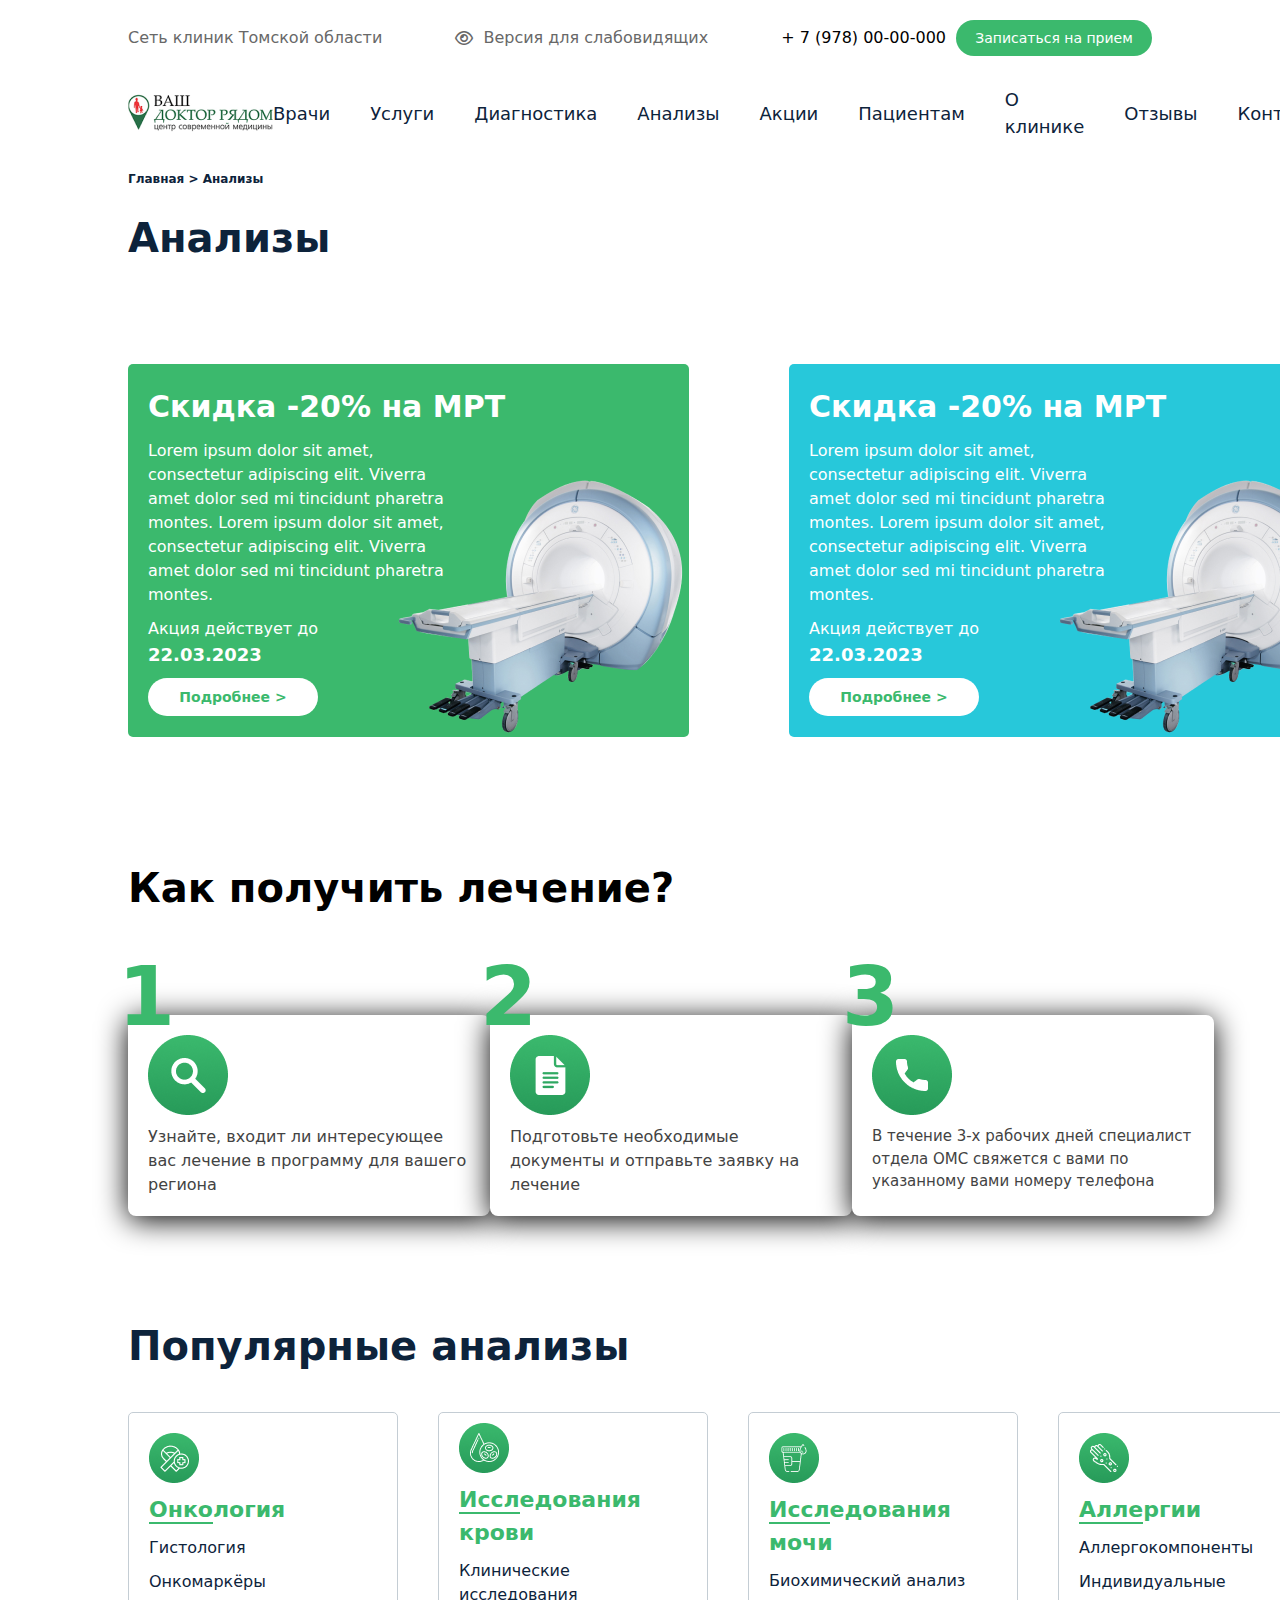
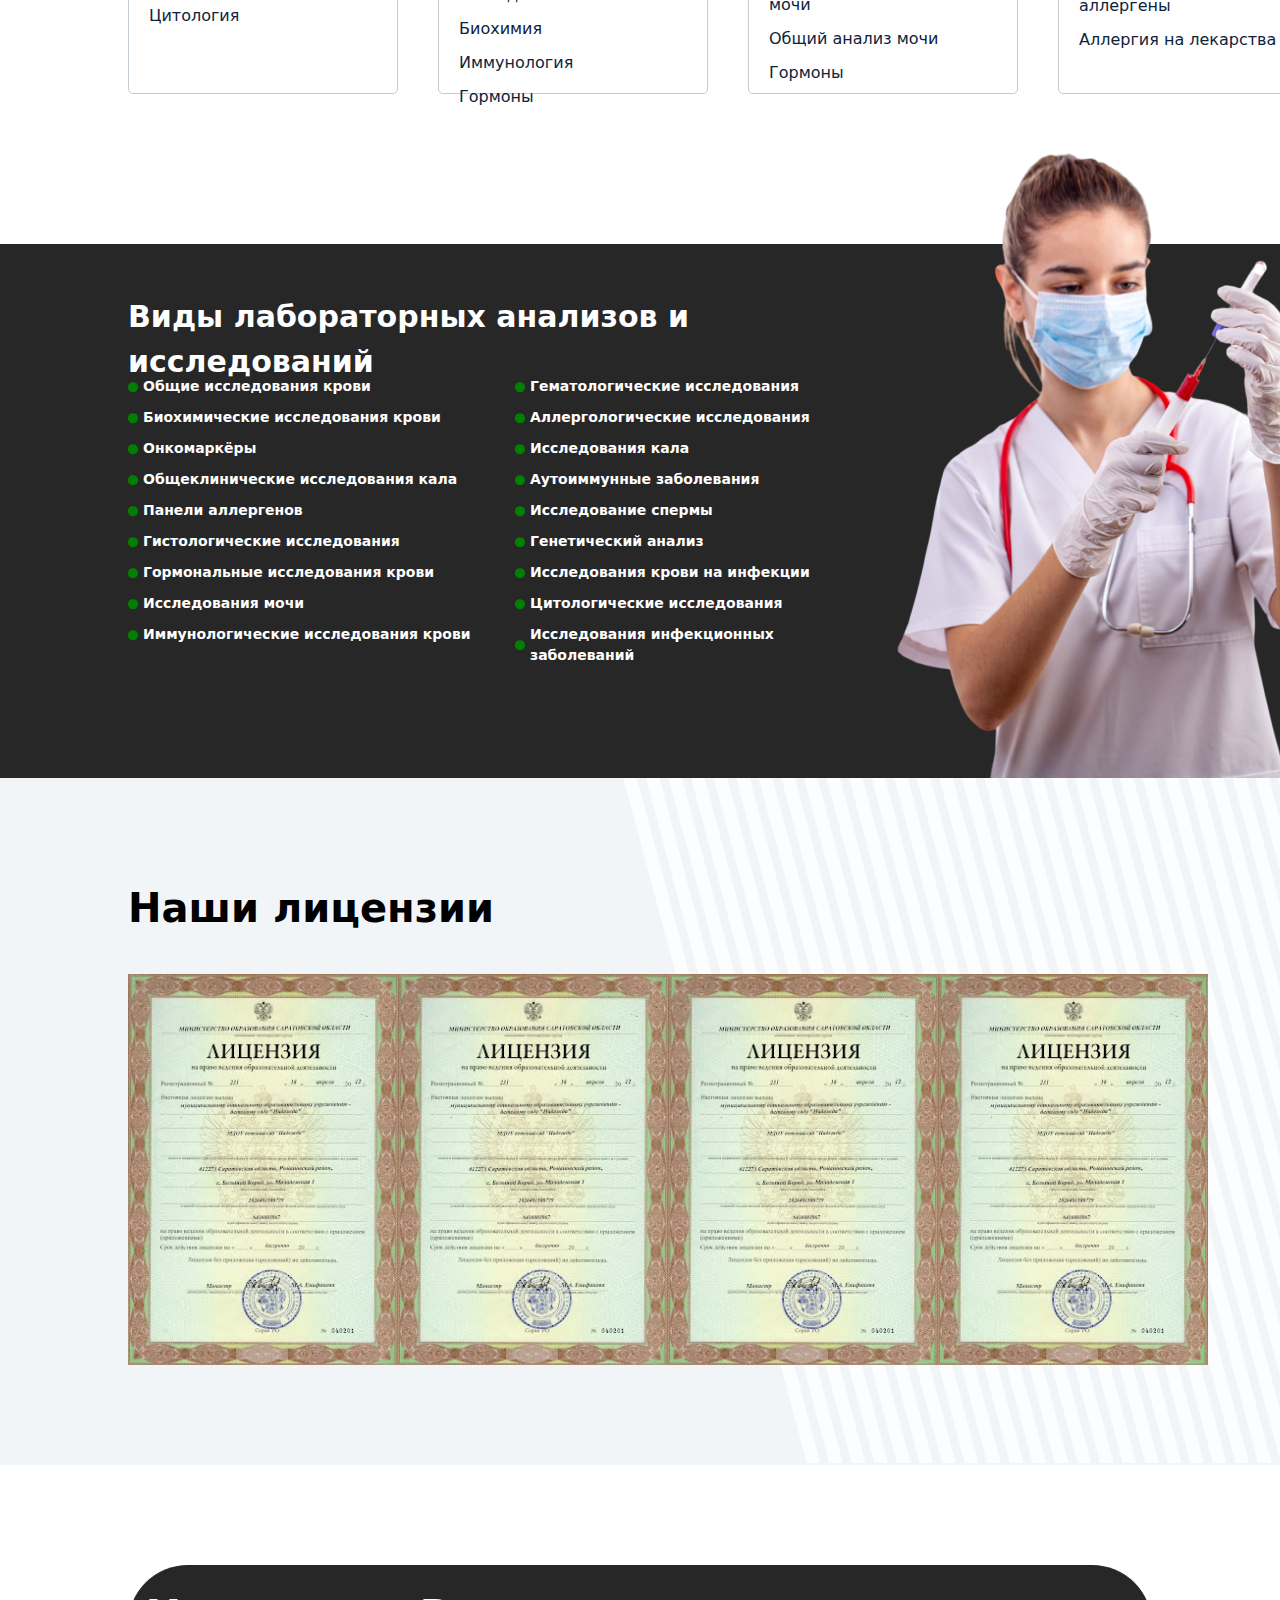
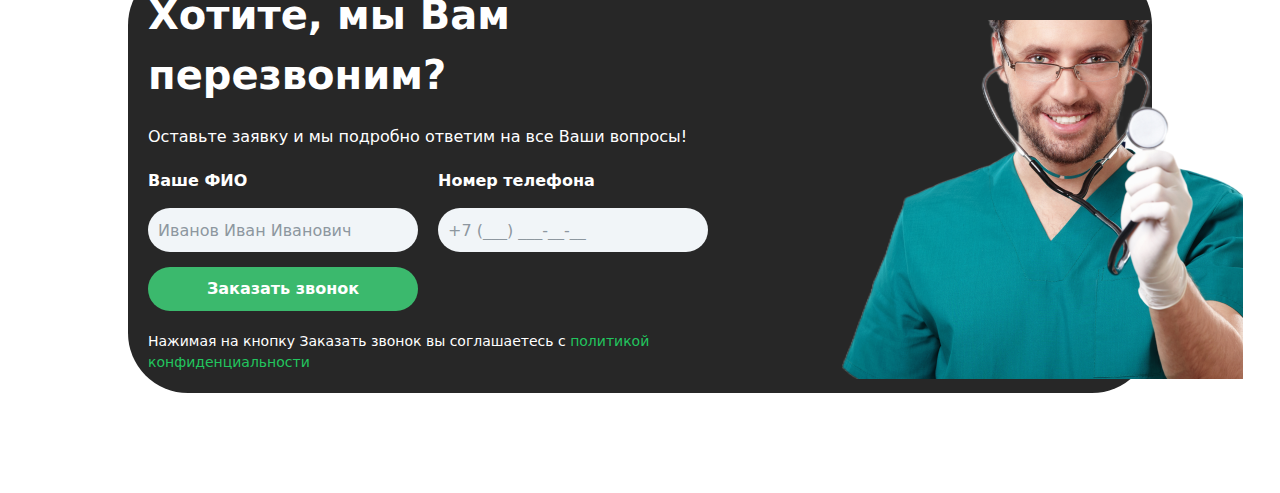
==== commit 4465a55a: "section #6 added" ====
--- a/src/index.html
+++ b/src/index.html
@@ -157,7 +157,29 @@
                 <img class="hover:translate-y-[-10px] transition-all duration-[0.3s] ease-in-out" src="./Photo/image 7.png" alt="">
                 <img class="hover:translate-y-[-10px] transition-all duration-[0.3s] ease-in-out" src="./Photo/image 7.png" alt="">
             </div>
-            <img src="./Photo/Frame 2368.png" alt="" class="absolute right-0 z-[-1] top-0">
+            <img src="./Photo/Frame 2368.png" alt="" class="absolute h-[685px] right-0 z-[-1] top-0">
+        </section>
+
+        <section class="py-[100px]">
+            <div class="bg-[#272727] lg:p-[20px] py-[50px] px-[20px] flex items-center text-white rounded-[60px] w-[95%] m-auto lg:w-[80%]">
+                <div class="flex flex-col gap-[20px]">
+                    <h1 class="text-[40px] font-[700]">Хотите, мы Вам <br class="lg:hidden"> перезвоним?</h1>
+                    <p class="text-[16px] font-[400]">Оставьте заявку и мы подробно <br class="lg:hidden"> ответим на все Ваши вопросы!</p>
+                    <form action="" class="flex lg:flex-row flex-col-reverse items-start gap-[20px]">
+                        <div class="flex flex-col gap-[15px]">
+                            <p class="text-[16px] font-[600]">Ваше ФИО</p>
+                            <input type="text" placeholder="Иванов Иван Иванович" class="bg-[#F1F5F8] text-black outline-none placeholder-[#8D979F] pl-[10px] w-[270px] h-[44px] rounded-[30px]">
+                            <input type="submit" class="cursor-pointer hover:bg-black hover:translate-y-[5px] transition-all duration-[0.2s] ease-in-out bg-[#3BB96D] w-[270px] h-[44px] rounded-[30px] text-white text-[16px] font-[700]" value="Заказать звонок">
+                        </div>
+                        <div class="flex flex-col gap-[15px]">
+                            <p class="text-[16px] font-[600]">Номер телефона</p>
+                            <input type="tel" placeholder="+7 (___) ___-__-__" class="bg-[#F1F5F8] text-black outline-none placeholder-[#8D979F] pl-[10px] w-[270px] h-[44px] rounded-[30px]">
+                        </div>
+                    </form>
+                    <p class="text-[14px] font-[500]">Нажимая на кнопку Заказать звонок вы <br class="lg:hidden"> соглашаетесь с <a href="" class="text-green-500 hover:underline">политикой конфиденциальности</a></p>
+                </div>
+                <img src="./Photo/doctor-with-stethoscope-2021-09-03-02-58-01-utc 1.png" alt="" class="hidden lg:inline relative bottom-[-20px] overflow-clip">
+            </div>
         </section>
     </main>
 </body>
--- a/src/output.css
+++ b/src/output.css
@@ -644,6 +644,10 @@
   right: -250px;
 }
 
+.bottom-\[-20px\] {
+  bottom: -20px;
+}
+
 .z-\[-1\] {
   z-index: -1;
 }
@@ -652,6 +656,10 @@
   z-index: 1;
 }
 
+.z-\[0\] {
+  z-index: 0;
+}
+
 .col-\[1\/-1\] {
   grid-column: 1/-1;
 }
@@ -708,6 +716,42 @@
   height: 580px;
 }
 
+.h-\[44px\] {
+  height: 44px;
+}
+
+.h-\[\] {
+  height: ;
+}
+
+.h-\[300px\] {
+  height: 300px;
+}
+
+.h-\[500px\] {
+  height: 500px;
+}
+
+.h-\[600px\] {
+  height: 600px;
+}
+
+.h-\[800px\] {
+  height: 800px;
+}
+
+.h-\[700px\] {
+  height: 700px;
+}
+
+.h-\[680px\] {
+  height: 680px;
+}
+
+.h-\[685px\] {
+  height: 685px;
+}
+
 .w-\[170px\] {
   width: 170px;
 }
@@ -722,6 +766,14 @@
 
 .w-\[95\%\] {
   width: 95%;
+}
+
+.w-\[\] {
+  width: ;
+}
+
+.w-\[270px\] {
+  width: 270px;
 }
 
 .max-w-\[320px\] {
@@ -834,6 +886,10 @@
   flex-direction: column;
 }
 
+.flex-col-reverse {
+  flex-direction: column-reverse;
+}
+
 .items-start {
   align-items: flex-start;
 }
@@ -902,6 +958,10 @@
   gap: 5px 20px;
 }
 
+.gap-\[15px\] {
+  gap: 15px;
+}
+
 .self-end {
   align-self: flex-end;
 }
@@ -924,6 +984,14 @@
 
 .rounded-\[8px\] {
   border-radius: 8px;
+}
+
+.rounded-\[\] {
+  border-radius: ;
+}
+
+.rounded-\[60px\] {
+  border-radius: 60px;
 }
 
 .border {
@@ -977,6 +1045,10 @@
   background-color: rgb(255 255 255 / var(--tw-bg-opacity, 1));
 }
 
+.bg-\[\] {
+  background-color: ;
+}
+
 .p-\[20px\] {
   padding: 20px;
 }
@@ -1001,12 +1073,40 @@
   padding-bottom: 50px;
 }
 
+.py-\[\] {
+  padding-top: ;
+  padding-bottom: ;
+}
+
+.py-\[100px\] {
+  padding-top: 100px;
+  padding-bottom: 100px;
+}
+
+.py-\[40px\] {
+  padding-top: 40px;
+  padding-bottom: 40px;
+}
+
+.px-\[20px\] {
+  padding-left: 20px;
+  padding-right: 20px;
+}
+
 .pt-\[40px\] {
   padding-top: 40px;
 }
 
 .pb-\[20px\] {
   padding-bottom: 20px;
+}
+
+.pl-\[10px\] {
+  padding-left: 10px;
+}
+
+.font-\[\] {
+  font-family: ;
 }
 
 .text-\[10px\] {
@@ -1111,8 +1211,28 @@
   color: ;
 }
 
+.text-black {
+  --tw-text-opacity: 1;
+  color: rgb(0 0 0 / var(--tw-text-opacity, 1));
+}
+
+.text-green-500 {
+  --tw-text-opacity: 1;
+  color: rgb(34 197 94 / var(--tw-text-opacity, 1));
+}
+
 .underline {
   text-decoration-line: underline;
+}
+
+.placeholder-\[\#8D979F\]::-moz-placeholder {
+  --tw-placeholder-opacity: 1;
+  color: rgb(141 151 159 / var(--tw-placeholder-opacity, 1));
+}
+
+.placeholder-\[\#8D979F\]::placeholder {
+  --tw-placeholder-opacity: 1;
+  color: rgb(141 151 159 / var(--tw-placeholder-opacity, 1));
 }
 
 .shadow-\[0_4px_30px_0_black\] {
@@ -1121,6 +1241,11 @@
   box-shadow: var(--tw-ring-offset-shadow, 0 0 #0000), var(--tw-ring-shadow, 0 0 #0000), var(--tw-shadow);
 }
 
+.outline-none {
+  outline: 2px solid transparent;
+  outline-offset: 2px;
+}
+
 .ring {
   --tw-ring-offset-shadow: var(--tw-ring-inset) 0 0 0 var(--tw-ring-offset-width) var(--tw-ring-offset-color);
   --tw-ring-shadow: var(--tw-ring-inset) 0 0 0 calc(3px + var(--tw-ring-offset-width)) var(--tw-ring-color);
@@ -1164,6 +1289,11 @@
   transform: translate(var(--tw-translate-x), var(--tw-translate-y)) rotate(var(--tw-rotate)) skewX(var(--tw-skew-x)) skewY(var(--tw-skew-y)) scaleX(var(--tw-scale-x)) scaleY(var(--tw-scale-y));
 }
 
+.hover\:translate-y-\[\]:hover {
+  --tw-translate-y: ;
+  transform: translate(var(--tw-translate-x), var(--tw-translate-y)) rotate(var(--tw-rotate)) skewX(var(--tw-skew-x)) skewY(var(--tw-skew-y)) scaleX(var(--tw-scale-x)) scaleY(var(--tw-scale-y));
+}
+
 .hover\:scale-\[1\.05\]:hover {
   --tw-scale-x: 1.05;
   --tw-scale-y: 1.05;
@@ -1227,6 +1357,10 @@
   color: rgb(0 0 0 / var(--tw-text-opacity, 1));
 }
 
+.hover\:underline:hover {
+  text-decoration-line: underline;
+}
+
 @media (min-width: 767px) {
   .lg\:col-\[1\/-1\] {
     grid-column: 1/-1;
@@ -1264,6 +1398,10 @@
     width: 80%;
   }
 
+  .lg\:w-\[\] {
+    width: ;
+  }
+
   .lg\:grid-cols-\[270px_270px_270px_270px\] {
     grid-template-columns: 270px 270px 270px 270px;
   }
@@ -1308,6 +1446,10 @@
     grid-template-rows: 56px 391px;
   }
 
+  .lg\:flex-row {
+    flex-direction: row;
+  }
+
   .lg\:justify-between {
     justify-content: space-between;
   }
@@ -1326,6 +1468,10 @@
 
   .lg\:gap-\[40px_0\] {
     gap: 40px 0;
+  }
+
+  .lg\:p-\[20px\] {
+    padding: 20px;
   }
 
   .lg\:px-\[20px\] {
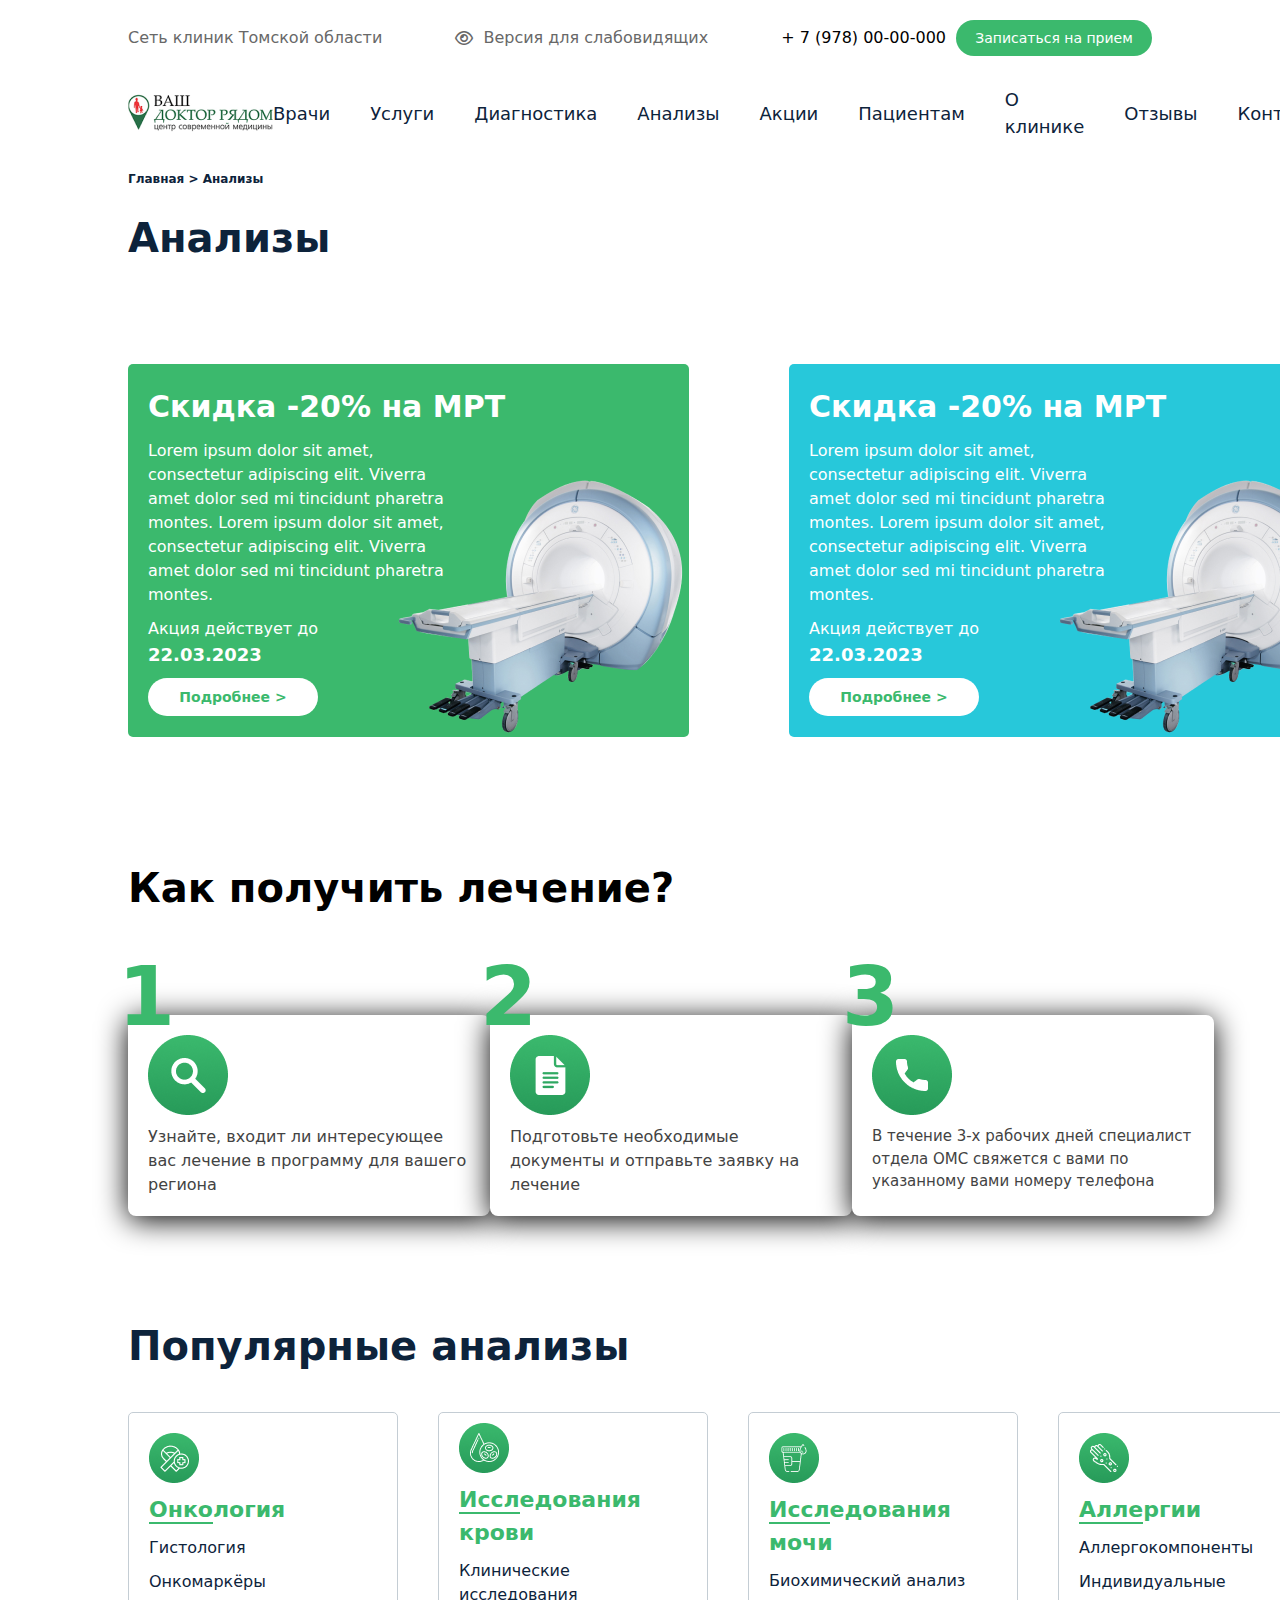
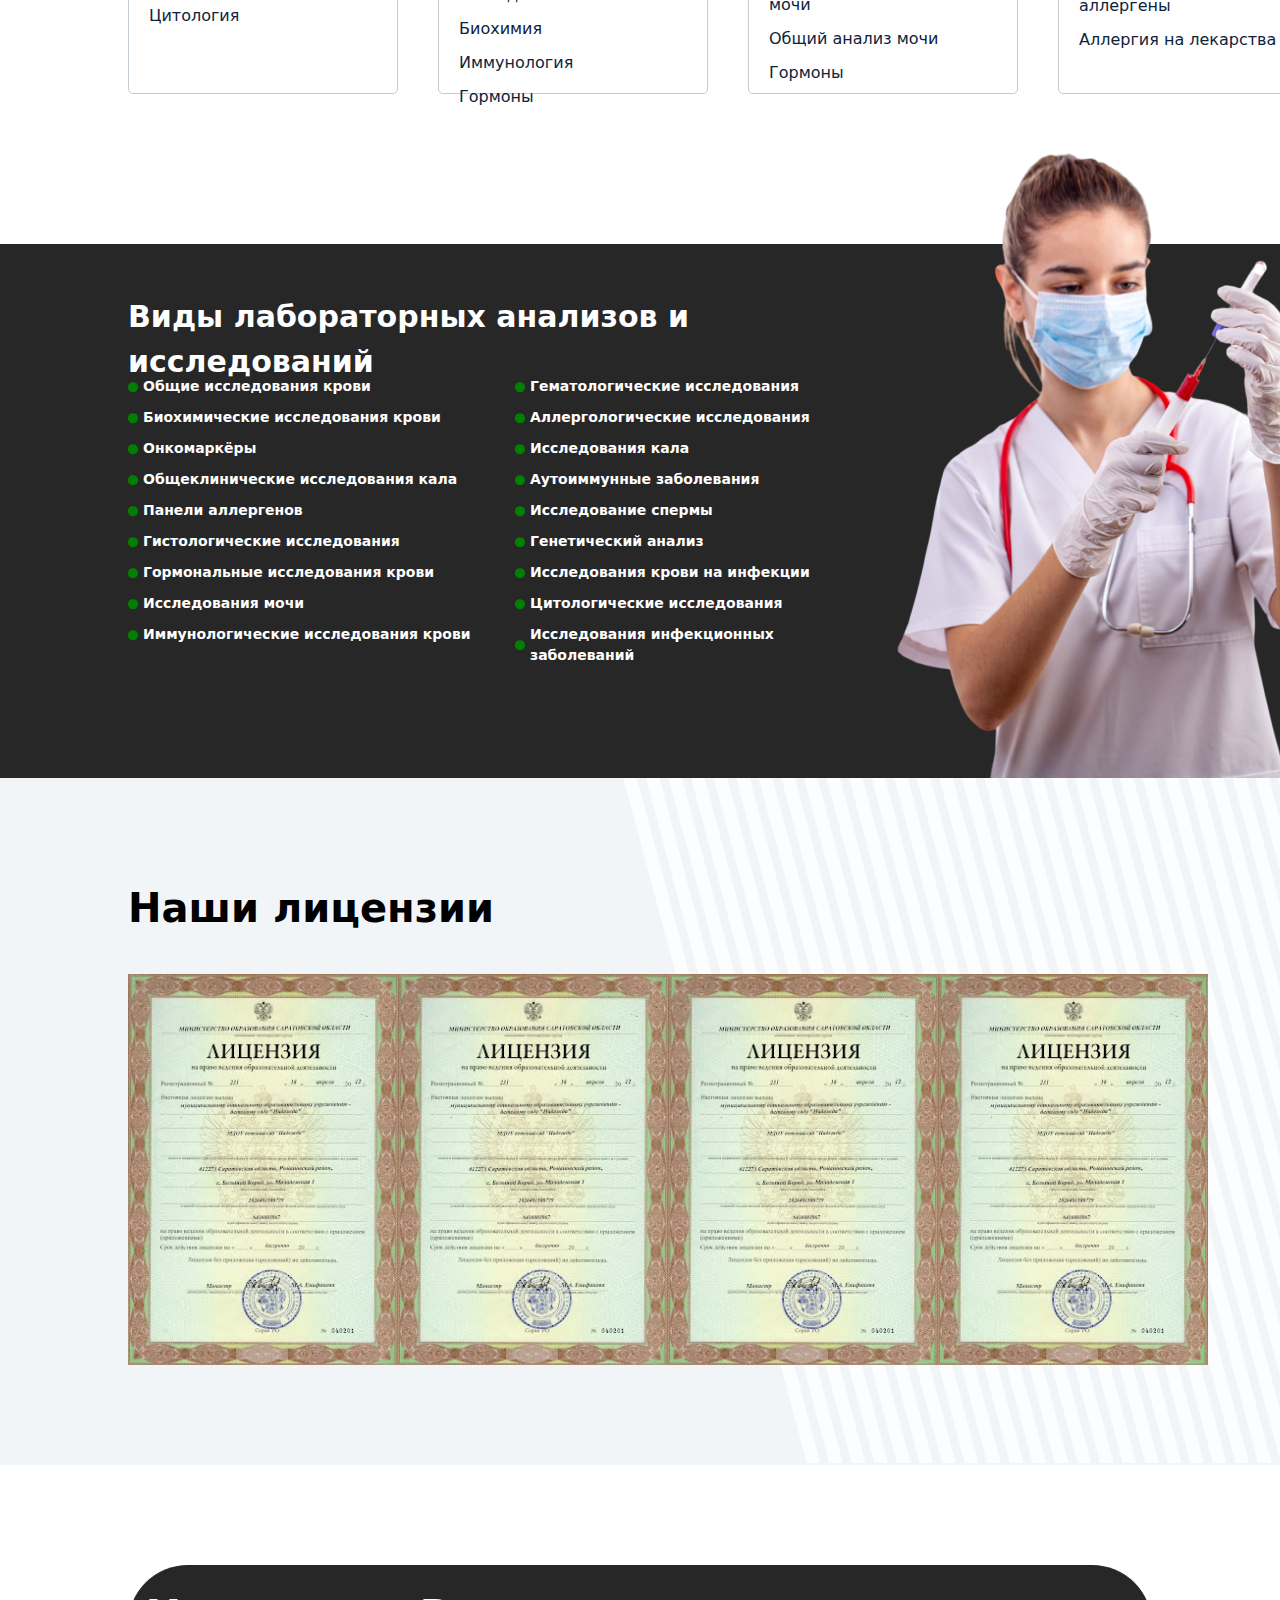
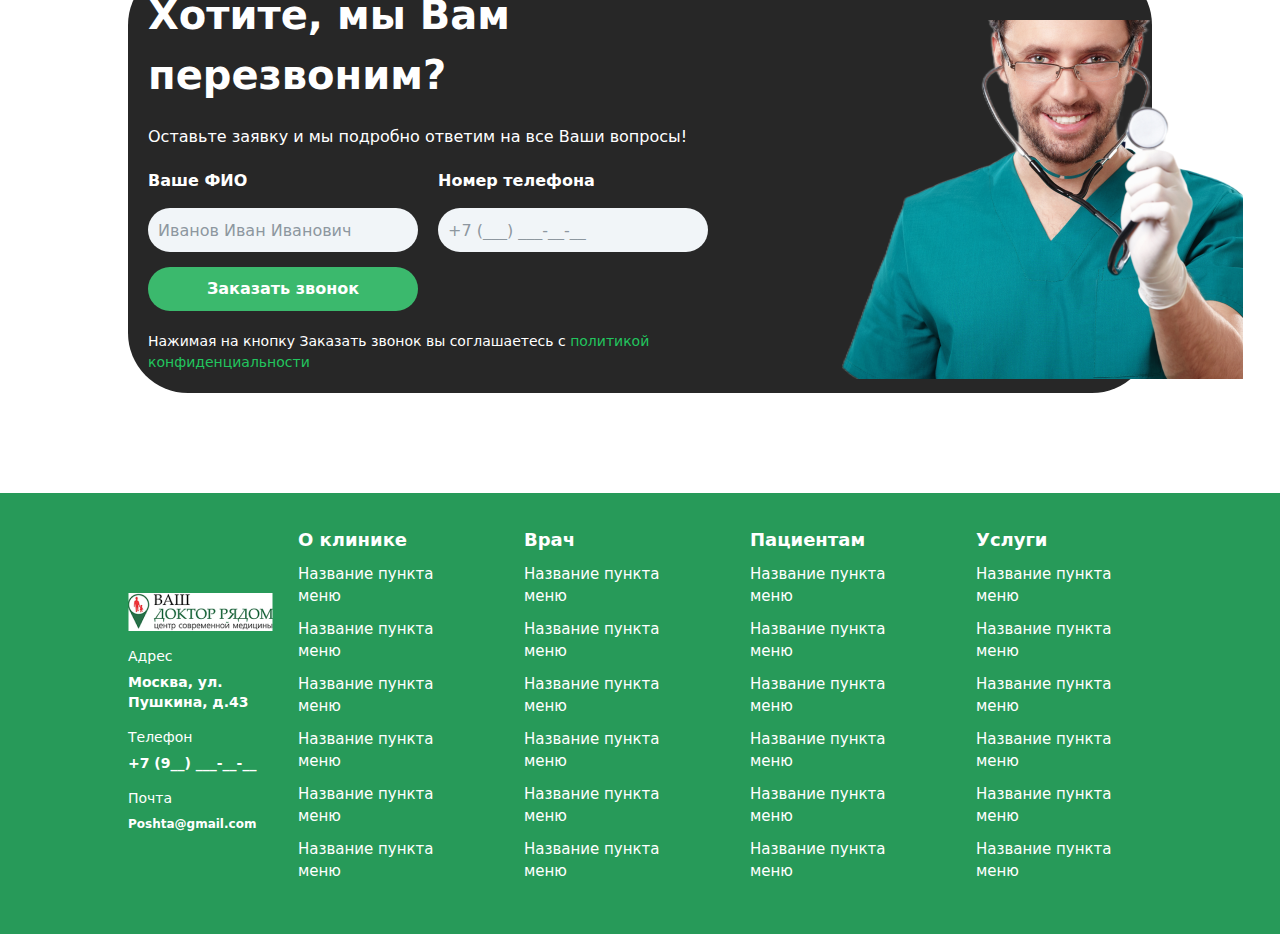
==== commit b2522d99: "footer is done and page is finished" ====
--- a/src/index.html
+++ b/src/index.html
@@ -27,7 +27,7 @@
                 <li class="hover:text-[lightgray] hover:scale-[1.06] transition-all  duration-[0.2s] ease-in-out text-[#0D233B] cursor-pointer text-[18px] font-[400]"><a href="">Врачи</a></li>
                 <li class="hover:text-[lightgray] hover:scale-[1.06] transition-all  duration-[0.2s] ease-in-out text-[#0D233B] cursor-pointer text-[18px] font-[400]"><a href="">Услуги</a></li>
                 <li class="hover:text-[lightgray] hover:scale-[1.06] transition-all  duration-[0.2s] ease-in-out text-[#0D233B] cursor-pointer text-[18px] font-[400]"><a href="">Диагностика</a></li>
-                <li class="hover:text-[lightgray] hover:scale-[1.06] transition-all  duration-[0.2s] ease-in-out text-[#0D233B] cursor-pointer text-[18px] font-[400]"><a href="">Анализы</a></li>
+                <li class="hover:text-[lightgray] hover:scale-[1.06] transition-all  duration-[0.2s] ease-in-out text-[#0D233B] cursor-pointer text-[18px] font-[400]"><a href="#analizi">Анализы</a></li>
                 <li class="hover:text-[lightgray] hover:scale-[1.06] transition-all  duration-[0.2s] ease-in-out text-[#0D233B] cursor-pointer text-[18px] font-[400]"><a href="">Акции</a></li>
                 <li class="hover:text-[lightgray] hover:scale-[1.06] transition-all  duration-[0.2s] ease-in-out text-[#0D233B] cursor-pointer text-[18px] font-[400]"><a href="">Пациентам</a></li>
                 <li class="hover:text-[lightgray] hover:scale-[1.06] transition-all  duration-[0.2s] ease-in-out text-[#0D233B] cursor-pointer text-[18px] font-[400]"><a href="">О клинике</a></li>
@@ -43,7 +43,7 @@
             <p class="cursor-pointer text-[#0D233B] text-[12px] font-[600]">Главная <span>> Анализы</span></p>
         </div>
 
-        <section class="w-[95%] lg:w-[80%] text-white gap-[100px] m-auto grid grid-rows-[56px_524px_524px] lg:grid-rows-[56px_374px] grid-cols-1 lg:grid-cols-[561px_561px]">
+        <section id="analizi" class="w-[95%] lg:w-[80%] text-white gap-[100px] m-auto grid grid-rows-[56px_524px_524px] lg:grid-rows-[56px_374px] grid-cols-1 lg:grid-cols-[561px_561px]">
             <h1 class="text-[#0D233B] text-[40px] lg:col-[1/-1] font-[700]">Анализы</h1>
             <article class="relative z-[1] h-[580px] lg:h-[373px] lg:pt-[20px] lg:px-[20px] lg:gap-[10px] rounded-[5px] px-[10px] pt-[40px] bg-[#3BB96D] flex flex-col gap-[30px]">
                 <h4 class="text-[30px] font-[700]">Скидка -20% на МРТ</h4>
@@ -182,5 +182,63 @@
             </div>
         </section>
     </main>
+
+    <footer class="bg-[#279A59]">
+        <div class="w-[95%] text-white m-auto lg:gap-[0] lg:justify-between lg:w-[80%] flex lg:flex-row flex-col gap-[20px] py-[100px]">
+            <aside class="lg:flex flex-col items-start grid grid-rows-[42px_68px] grid-cols-[127px_127px_127px] gap-[15px_0]  lg:gap-[15px]">
+                <img src="./Photo/image 1.png" alt="" class="col-[1/-1]">
+                <div class="flex flex-col gap-[5px]">
+                    <h4 class="text-[14px] font-[400]">Адрес</h4>
+                    <p class="text-[14px] font-[600] leading-[20px]">Москва, ул. Пушкина, д.43</p>
+                </div>
+                <div class="flex flex-col gap-[5px]">
+                    <h4 class="text-[14px] font-[400]">Телефон</h4>
+                    <p class="text-[14px] font-[600] leading-[20px]">+7 (9__) ___-__-__</p>
+                </div>
+                <div class="flex flex-col gap-[5px]">
+                    <h4 class="text-[14px] font-[400]">Почта</h4>
+                    <p class="text-[12px] font-[600] leading-[20px]">Poshta@gmail.com</p>
+                </div>
+            </aside>
+            <div class="grid grid-cols-[186px_186px] lg:grid-rows-[222px] lg:items-center lg:gap-[50px] lg:grid-cols-[176px_176px_176px_176px] gap-[80px_9px] grid-rows-[222px_222px]">
+                <ul class="flex flex-col items-start lg:gap-[10px] gap-[15px]">
+                    <h1 class="text-[18px] font-[700]">О клинике</h1>
+                    <li class="text-[15px] font-[400] cursor-pointer hover:text-[lightgray]"><a href="">Название пункта меню</a></li>
+                    <li class="text-[15px] font-[400] cursor-pointer hover:text-[lightgray]"><a href="">Название пункта меню</a></li>
+                    <li class="text-[15px] font-[400] cursor-pointer hover:text-[lightgray]"><a href="">Название пункта меню</a></li>
+                    <li class="text-[15px] font-[400] cursor-pointer hover:text-[lightgray]"><a href="">Название пункта меню</a></li>
+                    <li class="text-[15px] font-[400] cursor-pointer hover:text-[lightgray]"><a href="">Название пункта меню</a></li>
+                    <li class="text-[15px] font-[400] cursor-pointer hover:text-[lightgray]"><a href="">Название пункта меню</a></li>
+                </ul>
+                <ul class="flex flex-col items-start lg:gap-[10px] gap-[15px]">
+                    <h1 class="text-[18px] font-[700]">Врач</h1>
+                    <li class="text-[15px] font-[400] cursor-pointer hover:text-[lightgray]"><a href="">Название пункта меню</a></li>
+                    <li class="text-[15px] font-[400] cursor-pointer hover:text-[lightgray]"><a href="">Название пункта меню</a></li>
+                    <li class="text-[15px] font-[400] cursor-pointer hover:text-[lightgray]"><a href="">Название пункта меню</a></li>
+                    <li class="text-[15px] font-[400] cursor-pointer hover:text-[lightgray]"><a href="">Название пункта меню</a></li>
+                    <li class="text-[15px] font-[400] cursor-pointer hover:text-[lightgray]"><a href="">Название пункта меню</a></li>
+                    <li class="text-[15px] font-[400] cursor-pointer hover:text-[lightgray]"><a href="">Название пункта меню</a></li>
+                </ul>
+                <ul class="flex flex-col items-start lg:gap-[10px] gap-[15px]">
+                    <h1 class="text-[18px] font-[700]">Пациентам</h1>
+                    <li class="text-[15px] font-[400] cursor-pointer hover:text-[lightgray]"><a href="">Название пункта меню</a></li>
+                    <li class="text-[15px] font-[400] cursor-pointer hover:text-[lightgray]"><a href="">Название пункта меню</a></li>
+                    <li class="text-[15px] font-[400] cursor-pointer hover:text-[lightgray]"><a href="">Название пункта меню</a></li>
+                    <li class="text-[15px] font-[400] cursor-pointer hover:text-[lightgray]"><a href="">Название пункта меню</a></li>
+                    <li class="text-[15px] font-[400] cursor-pointer hover:text-[lightgray]"><a href="">Название пункта меню</a></li>
+                    <li class="text-[15px] font-[400] cursor-pointer hover:text-[lightgray]"><a href="">Название пункта меню</a></li>
+                </ul>
+                <ul class="flex flex-col items-start lg:gap-[10px] gap-[15px]">
+                    <h1 class="text-[18px] font-[700]">Услуги</h1>
+                    <li class="text-[15px] font-[400] cursor-pointer hover:text-[lightgray]"><a href="">Название пункта меню</a></li>
+                    <li class="text-[15px] font-[400] cursor-pointer hover:text-[lightgray]"><a href="">Название пункта меню</a></li>
+                    <li class="text-[15px] font-[400] cursor-pointer hover:text-[lightgray]"><a href="">Название пункта меню</a></li>
+                    <li class="text-[15px] font-[400] cursor-pointer hover:text-[lightgray]"><a href="">Название пункта меню</a></li>
+                    <li class="text-[15px] font-[400] cursor-pointer hover:text-[lightgray]"><a href="">Название пункта меню</a></li>
+                    <li class="text-[15px] font-[400] cursor-pointer hover:text-[lightgray]"><a href="">Название пункта меню</a></li>
+                </ul>
+            </div>
+        </div>
+    </footer>
 </body>
 </html>--- a/src/output.css
+++ b/src/output.css
@@ -612,6 +612,10 @@
   bottom: 0px;
 }
 
+.bottom-\[-20px\] {
+  bottom: -20px;
+}
+
 .bottom-\[-50px\] {
   bottom: -50px;
 }
@@ -628,26 +632,14 @@
   right: -500px;
 }
 
+.top-0 {
+  top: 0px;
+}
+
 .top-\[-80px\] {
   top: -80px;
 }
 
-.top-0 {
-  top: 0px;
-}
-
-.right-\[-50px\] {
-  right: -50px;
-}
-
-.right-\[-250px\] {
-  right: -250px;
-}
-
-.bottom-\[-20px\] {
-  bottom: -20px;
-}
-
 .z-\[-1\] {
   z-index: -1;
 }
@@ -656,10 +648,6 @@
   z-index: 1;
 }
 
-.z-\[0\] {
-  z-index: 0;
-}
-
 .col-\[1\/-1\] {
   grid-column: 1/-1;
 }
@@ -676,10 +664,6 @@
   margin-top: 50px;
 }
 
-.mb-\[20px\] {
-  margin-bottom: 20px;
-}
-
 .flex {
   display: flex;
 }
@@ -712,42 +696,14 @@
   height: 38px;
 }
 
+.h-\[44px\] {
+  height: 44px;
+}
+
 .h-\[580px\] {
   height: 580px;
 }
 
-.h-\[44px\] {
-  height: 44px;
-}
-
-.h-\[\] {
-  height: ;
-}
-
-.h-\[300px\] {
-  height: 300px;
-}
-
-.h-\[500px\] {
-  height: 500px;
-}
-
-.h-\[600px\] {
-  height: 600px;
-}
-
-.h-\[800px\] {
-  height: 800px;
-}
-
-.h-\[700px\] {
-  height: 700px;
-}
-
-.h-\[680px\] {
-  height: 680px;
-}
-
 .h-\[685px\] {
   height: 685px;
 }
@@ -760,20 +716,16 @@
   width: 196px;
 }
 
+.w-\[270px\] {
+  width: 270px;
+}
+
 .w-\[90\%\] {
   width: 90%;
 }
 
 .w-\[95\%\] {
   width: 95%;
-}
-
-.w-\[\] {
-  width: ;
-}
-
-.w-\[270px\] {
-  width: 270px;
 }
 
 .max-w-\[320px\] {
@@ -814,30 +766,22 @@
   grid-template-columns: repeat(1, minmax(0, 1fr));
 }
 
+.grid-cols-\[127px_127px_127px\] {
+  grid-template-columns: 127px 127px 127px;
+}
+
+.grid-cols-\[164px_164px\] {
+  grid-template-columns: 164px 164px;
+}
+
+.grid-cols-\[186px_186px\] {
+  grid-template-columns: 186px 186px;
+}
+
 .grid-cols-\[347px_347px\] {
   grid-template-columns: 347px 347px;
 }
 
-.grid-cols-\[\] {
-  grid-template-columns: ;
-}
-
-.grid-cols-\[184px_18\] {
-  grid-template-columns: 184px 18;
-}
-
-.grid-cols-\[184px_184px\] {
-  grid-template-columns: 184px 184px;
-}
-
-.grid-cols-\[164px_184px\] {
-  grid-template-columns: 164px 184px;
-}
-
-.grid-cols-\[164px_164px\] {
-  grid-template-columns: 164px 164px;
-}
-
 .grid-rows-\[112px_248px_248px_248px\] {
   grid-template-rows: 112px 248px 248px 248px;
 }
@@ -846,42 +790,26 @@
   grid-template-rows: 112px 252px 252px 252px;
 }
 
+.grid-rows-\[222px_222px\] {
+  grid-template-rows: 222px 222px;
+}
+
 .grid-rows-\[42px_352px\] {
   grid-template-rows: 42px 352px;
 }
 
+.grid-rows-\[42px_68px\] {
+  grid-template-rows: 42px 68px;
+}
+
+.grid-rows-\[56px_257px_257px\] {
+  grid-template-rows: 56px 257px 257px;
+}
+
 .grid-rows-\[56px_524px_524px\] {
   grid-template-rows: 56px 524px 524px;
 }
 
-.grid-rows-\[\] {
-  grid-template-rows: ;
-}
-
-.grid-rows-\[267px\] {
-  grid-template-rows: 267px;
-}
-
-.grid-rows-\[267px_267px\] {
-  grid-template-rows: 267px 267px;
-}
-
-.grid-rows-\[_267px_267px\] {
-  grid-template-rows: 267px 267px;
-}
-
-.grid-rows-\[56px_267px_267px\] {
-  grid-template-rows: 56px 267px 267px;
-}
-
-.grid-rows-\[56px_257px_267px\] {
-  grid-template-rows: 56px 257px 267px;
-}
-
-.grid-rows-\[56px_257px_257px\] {
-  grid-template-rows: 56px 257px 257px;
-}
-
 .flex-col {
   flex-direction: column;
 }
@@ -918,6 +846,14 @@
   gap: 10x;
 }
 
+.gap-\[15px\] {
+  gap: 15px;
+}
+
+.gap-\[15px_0\] {
+  gap: 15px 0;
+}
+
 .gap-\[20px\] {
   gap: 20px;
 }
@@ -934,42 +870,14 @@
   gap: 5px;
 }
 
-.gap-\[_20px\] {
-  gap: 20px;
-}
-
-.gap-\[30px_20px\] {
-  gap: 30px 20px;
-}
-
-.gap-\[30px_10px\] {
-  gap: 30px 10px;
-}
-
-.gap-\[20px_10px\] {
-  gap: 20px 10px;
-}
-
-.gap-\[10px_10px\] {
-  gap: 10px 10px;
-}
-
-.gap-\[5px_20px\] {
-  gap: 5px 20px;
-}
-
-.gap-\[15px\] {
-  gap: 15px;
+.gap-\[80px_9px\] {
+  gap: 80px 9px;
 }
 
 .self-end {
   align-self: flex-end;
 }
 
-.overflow-hidden {
-  overflow: hidden;
-}
-
 .overflow-clip {
   overflow: clip;
 }
@@ -982,16 +890,12 @@
   border-radius: 5px;
 }
 
+.rounded-\[60px\] {
+  border-radius: 60px;
+}
+
 .rounded-\[8px\] {
   border-radius: 8px;
-}
-
-.rounded-\[\] {
-  border-radius: ;
-}
-
-.rounded-\[60px\] {
-  border-radius: 60px;
 }
 
 .border {
@@ -1025,6 +929,11 @@
   background-color: rgb(39 39 39 / var(--tw-bg-opacity, 1));
 }
 
+.bg-\[\#279A59\] {
+  --tw-bg-opacity: 1;
+  background-color: rgb(39 154 89 / var(--tw-bg-opacity, 1));
+}
+
 .bg-\[\#27C8DA\] {
   --tw-bg-opacity: 1;
   background-color: rgb(39 200 218 / var(--tw-bg-opacity, 1));
@@ -1045,10 +954,6 @@
   background-color: rgb(255 255 255 / var(--tw-bg-opacity, 1));
 }
 
-.bg-\[\] {
-  background-color: ;
-}
-
 .p-\[20px\] {
   padding: 20px;
 }
@@ -1058,6 +963,16 @@
   padding-right: 10px;
 }
 
+.px-\[20px\] {
+  padding-left: 20px;
+  padding-right: 20px;
+}
+
+.py-\[100px\] {
+  padding-top: 100px;
+  padding-bottom: 100px;
+}
+
 .py-\[10px\] {
   padding-top: 10px;
   padding-bottom: 10px;
@@ -1073,42 +988,14 @@
   padding-bottom: 50px;
 }
 
-.py-\[\] {
-  padding-top: ;
-  padding-bottom: ;
-}
-
-.py-\[100px\] {
-  padding-top: 100px;
-  padding-bottom: 100px;
-}
-
-.py-\[40px\] {
-  padding-top: 40px;
-  padding-bottom: 40px;
-}
-
-.px-\[20px\] {
-  padding-left: 20px;
-  padding-right: 20px;
+.pl-\[10px\] {
+  padding-left: 10px;
 }
 
 .pt-\[40px\] {
   padding-top: 40px;
 }
 
-.pb-\[20px\] {
-  padding-bottom: 20px;
-}
-
-.pl-\[10px\] {
-  padding-left: 10px;
-}
-
-.font-\[\] {
-  font-family: ;
-}
-
 .text-\[10px\] {
   font-size: 10px;
 }
@@ -1175,6 +1062,10 @@
 
 .italic {
   font-style: italic;
+}
+
+.leading-\[20px\] {
+  line-height: 20px;
 }
 
 .text-\[\#0D233B\] {
@@ -1202,23 +1093,19 @@
   color: rgb(0 128 0 / var(--tw-text-opacity, 1));
 }
 
+.text-black {
+  --tw-text-opacity: 1;
+  color: rgb(0 0 0 / var(--tw-text-opacity, 1));
+}
+
+.text-green-500 {
+  --tw-text-opacity: 1;
+  color: rgb(34 197 94 / var(--tw-text-opacity, 1));
+}
+
 .text-white {
   --tw-text-opacity: 1;
   color: rgb(255 255 255 / var(--tw-text-opacity, 1));
-}
-
-.text-\[\] {
-  color: ;
-}
-
-.text-black {
-  --tw-text-opacity: 1;
-  color: rgb(0 0 0 / var(--tw-text-opacity, 1));
-}
-
-.text-green-500 {
-  --tw-text-opacity: 1;
-  color: rgb(34 197 94 / var(--tw-text-opacity, 1));
 }
 
 .underline {
@@ -1274,23 +1161,13 @@
   transition-timing-function: cubic-bezier(0.4, 0, 0.2, 1);
 }
 
-.hover\:translate-y-\[5px\]:hover {
-  --tw-translate-y: 5px;
-  transform: translate(var(--tw-translate-x), var(--tw-translate-y)) rotate(var(--tw-rotate)) skewX(var(--tw-skew-x)) skewY(var(--tw-skew-y)) scaleX(var(--tw-scale-x)) scaleY(var(--tw-scale-y));
-}
-
-.hover\:translate-y-\[-5px\]:hover {
-  --tw-translate-y: -5px;
-  transform: translate(var(--tw-translate-x), var(--tw-translate-y)) rotate(var(--tw-rotate)) skewX(var(--tw-skew-x)) skewY(var(--tw-skew-y)) scaleX(var(--tw-scale-x)) scaleY(var(--tw-scale-y));
-}
-
 .hover\:translate-y-\[-10px\]:hover {
   --tw-translate-y: -10px;
   transform: translate(var(--tw-translate-x), var(--tw-translate-y)) rotate(var(--tw-rotate)) skewX(var(--tw-skew-x)) skewY(var(--tw-skew-y)) scaleX(var(--tw-scale-x)) scaleY(var(--tw-scale-y));
 }
 
-.hover\:translate-y-\[\]:hover {
-  --tw-translate-y: ;
+.hover\:translate-y-\[5px\]:hover {
+  --tw-translate-y: 5px;
   transform: translate(var(--tw-translate-x), var(--tw-translate-y)) rotate(var(--tw-rotate)) skewX(var(--tw-skew-x)) skewY(var(--tw-skew-y)) scaleX(var(--tw-scale-x)) scaleY(var(--tw-scale-y));
 }
 
@@ -1312,18 +1189,6 @@
   transform: translate(var(--tw-translate-x), var(--tw-translate-y)) rotate(var(--tw-rotate)) skewX(var(--tw-skew-x)) skewY(var(--tw-skew-y)) scaleX(var(--tw-scale-x)) scaleY(var(--tw-scale-y));
 }
 
-.hover\:scale-\[1\]:hover {
-  --tw-scale-x: 1;
-  --tw-scale-y: 1;
-  transform: translate(var(--tw-translate-x), var(--tw-translate-y)) rotate(var(--tw-rotate)) skewX(var(--tw-skew-x)) skewY(var(--tw-skew-y)) scaleX(var(--tw-scale-x)) scaleY(var(--tw-scale-y));
-}
-
-.hover\:scale-\[1\.07\]:hover {
-  --tw-scale-x: 1.07;
-  --tw-scale-y: 1.07;
-  transform: translate(var(--tw-translate-x), var(--tw-translate-y)) rotate(var(--tw-rotate)) skewX(var(--tw-skew-x)) skewY(var(--tw-skew-y)) scaleX(var(--tw-scale-x)) scaleY(var(--tw-scale-y));
-}
-
 .hover\:border-\[1px\]:hover {
   border-width: 1px;
 }
@@ -1398,10 +1263,6 @@
     width: 80%;
   }
 
-  .lg\:w-\[\] {
-    width: ;
-  }
-
   .lg\:grid-cols-\[270px_270px_270px_270px\] {
     grid-template-columns: 270px 270px 270px 270px;
   }
@@ -1418,8 +1279,8 @@
     grid-template-columns: ;
   }
 
-  .lg\:grid-cols-\[270px_270px\] {
-    grid-template-columns: 270px 270px;
+  .lg\:grid-cols-\[176px_176px_176px_176px\] {
+    grid-template-columns: 176px 176px 176px 176px;
   }
 
   .lg\:grid-rows-\[56px_282px\] {
@@ -1434,22 +1295,26 @@
     grid-template-rows: 56px 374px;
   }
 
+  .lg\:grid-rows-\[56px_391px\] {
+    grid-template-rows: 56px 391px;
+  }
+
   .lg\:grid-rows-\[\] {
     grid-template-rows: ;
   }
 
-  .lg\:grid-rows-\[56px_\] {
-    grid-template-rows: 56px;
-  }
-
-  .lg\:grid-rows-\[56px_391px\] {
-    grid-template-rows: 56px 391px;
+  .lg\:grid-rows-\[222px\] {
+    grid-template-rows: 222px;
   }
 
   .lg\:flex-row {
     flex-direction: row;
   }
 
+  .lg\:items-center {
+    align-items: center;
+  }
+
   .lg\:justify-between {
     justify-content: space-between;
   }
@@ -1458,16 +1323,40 @@
     gap: 10px;
   }
 
+  .lg\:gap-\[15px\] {
+    gap: 15px;
+  }
+
   .lg\:gap-\[40px\] {
     gap: 40px;
   }
 
+  .lg\:gap-\[40px_0\] {
+    gap: 40px 0;
+  }
+
   .lg\:gap-\[\] {
     gap: ;
   }
 
-  .lg\:gap-\[40px_0\] {
-    gap: 40px 0;
+  .lg\:gap-\[0\] {
+    gap: 0;
+  }
+
+  .lg\:gap-\[50px\] {
+    gap: 50px;
+  }
+
+  .lg\:gap-\[5px\] {
+    gap: 5px;
+  }
+
+  .lg\:gap-\[8px\] {
+    gap: 8px;
+  }
+
+  .lg\:gap-\[6px\] {
+    gap: 6px;
   }
 
   .lg\:p-\[20px\] {
@@ -1479,16 +1368,16 @@
     padding-right: 20px;
   }
 
+  .lg\:py-\[100px\] {
+    padding-top: 100px;
+    padding-bottom: 100px;
+  }
+
   .lg\:py-\[80\] {
     padding-top: 80;
     padding-bottom: 80;
   }
 
-  .lg\:py-\[100px\] {
-    padding-top: 100px;
-    padding-bottom: 100px;
-  }
-
   .lg\:pt-\[20px\] {
     padding-top: 20px;
   }
